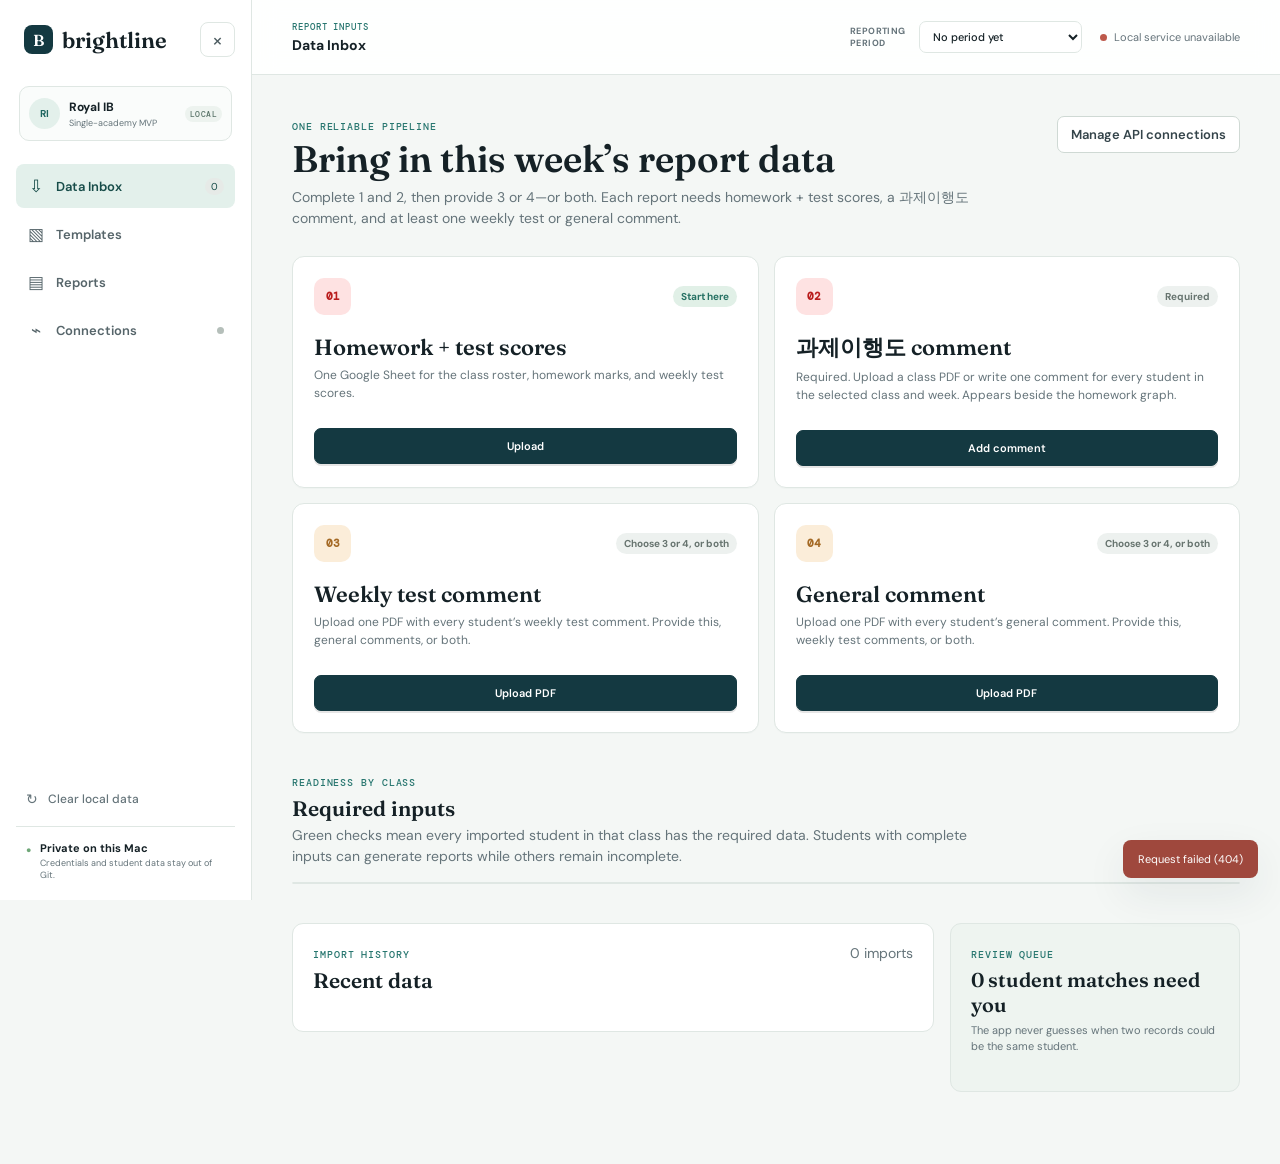
==== frontend/index.html @ f441a244 "Organize frontend, backend, tests, and documentation" ====
<!doctype html>
<html lang="en">
  <head>
    <meta charset="UTF-8" />
    <meta name="viewport" content="width=device-width, initial-scale=1.0" />
    <meta name="color-scheme" content="light" />
    <title>Brightline Reports</title>
    <link rel="preconnect" href="https://fonts.googleapis.com" />
    <link rel="preconnect" href="https://fonts.gstatic.com" crossorigin />
    <link href="https://fonts.googleapis.com/css2?family=DM+Mono:wght@400;500&family=DM+Sans:opsz,wght@9..40,400;9..40,500;9..40,600;9..40,700&family=Fraunces:opsz,wght@9..144,600&display=swap" rel="stylesheet" />
    <link rel="stylesheet" href="styles.css" />
  </head>
  <body>
    <div class="loading-bar hidden" id="loading-bar"></div>
    <div class="app-shell" id="app-shell">
      <aside class="sidebar" id="sidebar">
        <div class="sidebar-head">
          <a class="brand" href="#inbox" data-nav="inbox" aria-label="Brightline Reports home">
            <span class="brand-mark">B</span><span class="brand-name">brightline</span>
          </a>
          <button class="icon-button sidebar-toggle" id="sidebar-toggle" aria-label="Hide sidebar" aria-expanded="true">×</button>
        </div>

        <div class="academy-switcher">
          <span class="academy-avatar">RI</span>
          <div class="academy-copy"><strong>Royal IB</strong><small>Single-academy MVP</small></div>
          <span class="local-badge">LOCAL</span>
        </div>

        <nav class="main-nav" aria-label="Primary navigation">
          <a href="#inbox" class="active" data-nav="inbox"><span aria-hidden="true">⇩</span><b>Data Inbox</b><i id="inbox-badge">0</i></a>
          <a href="#templates" data-nav="templates"><span aria-hidden="true">▧</span><b>Templates</b></a>
          <a href="#reports" data-nav="reports"><span aria-hidden="true">▤</span><b>Reports</b></a>
          <a href="#connections" data-nav="connections"><span aria-hidden="true">⌁</span><b>Connections</b><i class="connection-dot" id="nav-connection-dot"></i></a>
        </nav>

        <div class="sidebar-bottom">
          <button class="text-button" id="reset-data"><span>↻</span><b>Clear local data</b></button>
          <div class="privacy-note"><span>●</span><div><strong>Private on this Mac</strong><small>Credentials and student data stay out of Git.</small></div></div>
        </div>
      </aside>

      <main class="workspace">
        <header class="topbar">
          <button class="icon-button sidebar-open" id="sidebar-open" aria-label="Show sidebar">☰</button>
          <div class="crumb"><span id="page-kicker">REPORT INPUTS</span><strong id="page-title">Data Inbox</strong></div>
          <div class="top-actions">
            <label class="period-selector">Reporting period<select id="global-period-select" aria-label="Active reporting period"><option value="">No period yet</option></select></label>
            <span class="server-status"><i></i> Local service connected</span>
          </div>
        </header>

        <section class="page active" id="inbox">
          <div class="page-intro">
            <div><span class="eyebrow">ONE RELIABLE PIPELINE</span><h1>Bring in this week’s report data</h1><p>Complete 1 and 2, then provide 3 or 4—or both. Each report needs homework + test scores, a 과제이행도 comment, and at least one weekly test or general comment.</p></div>
            <button class="secondary-button" data-go="connections">Manage API connections</button>
          </div>

          <div class="source-grid" id="data-source-grid">
            <article class="source-card">
              <div class="source-card-head"><span class="source-icon assignment required">01</span><span class="status-pill" id="assignment-source-status">Start here</span></div>
              <h2>Homework + test scores</h2><p>One Google Sheet for the class roster, homework marks, and weekly test scores.</p>
              <div class="source-actions"><button class="primary-button" type="button" data-upload-kind="assignment">Upload</button></div>
            </article>
            <article class="source-card">
              <div class="source-card-head"><span class="source-icon comments required">02</span><span class="status-pill neutral" id="homework_comment-source-status">Required</span></div>
              <h2>과제이행도 comment</h2><p>Required. Upload a class PDF or write one comment for every student in the selected class and week. Appears beside the homework graph.</p>
              <div class="source-actions"><button class="primary-button" type="button" data-upload-kind="homework_comment">Add comment</button></div>
            </article>
            <article class="source-card">
              <div class="source-card-head"><span class="source-icon comments">03</span><span class="status-pill neutral" id="weekly_test_comment-source-status">Choose 3 or 4, or both</span></div>
              <h2>Weekly test comment</h2><p>Upload one PDF with every student’s weekly test comment. Provide this, general comments, or both.</p>
              <div class="source-actions"><button class="primary-button" type="button" data-upload-kind="weekly_test_comment">Upload PDF</button></div>
            </article>
            <article class="source-card">
              <div class="source-card-head"><span class="source-icon comments">04</span><span class="status-pill neutral" id="general_comment-source-status">Choose 3 or 4, or both</span></div>
              <h2>General comment</h2><p>Upload one PDF with every student’s general comment. Provide this, weekly test comments, or both.</p>
              <div class="source-actions"><button class="primary-button" type="button" data-upload-kind="general_comment">Upload PDF</button></div>
            </article>
          </div>

          <input type="file" id="comments-file-input" accept=".pdf,application/pdf" data-upload-file-kind="comments" hidden />

          <section class="section-block">
            <div class="section-heading"><div><span class="eyebrow">READINESS BY CLASS</span><h2>Required inputs</h2><p>Green checks mean every imported student in that class has the required data. Students with complete inputs can generate reports while others remain incomplete.</p></div></div>
            <div class="readiness-table" id="data-readiness"></div>
          </section>

          <div class="inbox-layout section-block">
            <div class="panel">
              <div class="card-title-row"><div><span class="eyebrow">IMPORT HISTORY</span><h2>Recent data</h2></div><span id="upload-count" class="muted">0 imports</span></div>
              <div id="file-list" class="file-list"></div>
            </div>
            <aside class="review-queue">
              <span class="eyebrow">REVIEW QUEUE</span><h2><span id="issue-count">0</span> student matches need you</h2><p>The app never guesses when two records could be the same student.</p>
              <div id="issue-list" class="issue-list"></div>
            </aside>
          </div>
        </section>

        <section class="page" id="templates">
          <div class="page-intro">
            <div><span class="eyebrow">COMPANY PDF TEMPLATES</span><h1>Map each company’s report layout</h1><p>Upload a clean PDF template, confirm where Brightline should place identity fields, graphs, and comments, then reuse that mapping for every student.</p></div>
          </div>

          <input type="file" id="company-template-input" accept=".pdf,application/pdf" hidden />
          <input type="file" id="example-report-input" accept=".pdf,application/pdf" multiple hidden />
          <div class="table-card">
            <table class="templates-table">
              <thead><tr><th>Classes</th><th>Sample Report</th></tr></thead>
              <tbody id="templates-table"></tbody>
            </table>
          </div>
        </section>

        <section class="page" id="reports">
          <div class="page-intro">
            <div><span class="eyebrow">GENERATE AND EXPORT</span><h1>Student reports by class</h1><p>Brightline places the matched student data, performance graphs, and teacher comments into the published company PDF template.</p></div>
            <button class="primary-button disabled" id="download-all" type="button">Download all ready ZIP</button>
          </div>

          <div class="report-control panel">
            <div class="report-selectors">
              <label>Class<select id="report-class-select"><option value="">Choose a class</option></select></label>
              <label>Reporting period<select id="report-period-select"><option value="">Choose a period</option></select></label>
            </div>
            <div class="report-checklist" id="report-checklist"></div>
            <div class="report-actions"><button class="secondary-button disabled" id="preview-report" type="button">Preview first ready student</button><button class="primary-button disabled" id="download-class-zip" type="button">Download class ZIP</button></div>
          </div>

          <div class="reports-by-class section-block" id="reports-by-class"></div>

          <section class="section-block">
            <div class="section-heading"><div><span class="eyebrow">REPORT HISTORY</span><h2>Previously generated PDFs</h2><p>Every completed generation keeps a local PDF record and revision number.</p></div><span class="muted" id="report-history-count">0 reports</span></div>
            <div class="table-card"><table><thead><tr><th>Student</th><th>Class</th><th>Period</th><th>Revision</th><th>Generated</th><th></th></tr></thead><tbody id="report-history-table"></tbody></table></div>
          </section>
        </section>

        <section class="page" id="connections">
          <div class="page-intro">
            <div><span class="eyebrow">PERSONAL GOOGLE OAUTH</span><h1>Connect the report pipeline</h1><p>Sign in with your Google account. OAuth tokens stay only on this Mac, and Brightline creates its own output folder in My Drive.</p></div>
          </div>

          <div class="security-banner"><span>⌁</span><div><strong>Google uses OAuth, not a browser API key</strong><p>Enable Sheets, Docs, and Drive APIs, then connect the personal Google account that owns or can open the source files.</p></div></div>
          <div class="connections-grid" id="connections-grid"></div>

          <section class="connection-help section-block">
            <span class="eyebrow">SETUP CHECKLIST</span><h2>What you need from Google Cloud</h2>
            <ol><li>Configure the Google OAuth consent screen and add your account as a test user.</li><li>Create a Web application OAuth client with redirect URI <code>http://127.0.0.1:8000/api/google/oauth/callback</code>.</li><li>Save its JSON as <code>data/google-oauth-client.json</code> in your local Brightline folder. This private setup is remembered across restarts and excluded from Git. See the README for the one-time setup command.</li><li>Enable Google Sheets API, Google Docs API, and Google Drive API.</li><li>Click Connect Google account. Brightline creates a private <code>Brightline Reports</code> folder in My Drive.</li></ol>
          </section>
        </section>
      </main>
    </div>

    <div class="modal-backdrop hidden" id="modal-backdrop"><div class="modal" id="modal" role="dialog" aria-modal="true"></div></div>
    <div class="toast hidden" id="toast" role="status" aria-live="polite"></div>
    <script src="app.js"></script>
  </body>
</html>
---- frontend/styles.css ----
:root {
  --ink: #152126;
  --muted: #65747a;
  --line: #dfe7e3;
  --paper: #ffffff;
  --canvas: #f4f7f5;
  --navy: #143941;
  --teal: #27766f;
  --teal-soft: #e3f0eb;
  --mint: #d9eadf;
  --lime: #bddb83;
  --blue: #4c67c8;
  --amber: #d79535;
  --red: #bd594b;
  --shadow: 0 16px 42px rgba(20, 57, 65, 0.08);
}

* { box-sizing: border-box; }
html { scroll-behavior: smooth; }
body {
  margin: 0;
  background: var(--canvas);
  color: var(--ink);
  font-family: "DM Sans", Arial, sans-serif;
  font-size: 14px;
}
html.modal-open { overflow: hidden; overscroll-behavior: none; }
body.modal-open {
  position: fixed;
  width: 100%;
  overflow: hidden;
  overscroll-behavior: none;
  padding-right: var(--modal-scrollbar-width, 0px);
}
button, input, select, textarea { font: inherit; }
button, a { -webkit-tap-highlight-color: transparent; }
.generation-busy [data-preview-student],
.generation-busy [data-download-student],
.generation-busy [data-download-class],
.generation-busy #preview-report,
.generation-busy #download-class-zip,
.generation-busy #download-all { pointer-events: none; opacity: 0.55; }
button:focus-visible, a:focus-visible, input:focus-visible, select:focus-visible, textarea:focus-visible {
  outline: 3px solid rgba(39, 118, 111, 0.25);
  outline-offset: 2px;
}
code {
  border-radius: 5px;
  background: #eef3f0;
  color: #174d49;
  font: 500 0.88em "DM Mono", monospace;
  padding: 2px 5px;
}
.hidden { display: none !important; }
.muted { color: var(--muted); }
.app-shell { display: flex; min-height: 100vh; }

.loading-bar {
  position: fixed;
  z-index: 120;
  top: 0;
  left: 0;
  width: 100%;
  height: 3px;
  overflow: hidden;
  background: rgba(189, 219, 131, 0.35);
}
.loading-bar::after {
  display: block;
  width: 34%;
  height: 100%;
  background: var(--teal);
  content: "";
  animation: loading 0.9s infinite ease-in-out;
}
@keyframes loading { from { transform: translateX(-100%); } to { transform: translateX(390%); } }

.sidebar {
  position: fixed;
  z-index: 20;
  inset: 0 auto 0 0;
  display: flex;
  width: 252px;
  flex-direction: column;
  padding: 22px 16px 16px;
  border-right: 1px solid var(--line);
  background: #fff;
  transition: transform 0.22s ease;
}
.sidebar-head { display: flex; align-items: center; justify-content: space-between; }
.brand {
  display: flex;
  align-items: center;
  gap: 9px;
  padding: 2px 8px;
  color: var(--ink);
  font: 600 22px Fraunces, serif;
  text-decoration: none;
}
.brand-mark {
  display: grid;
  width: 29px;
  height: 29px;
  place-items: center;
  border-radius: 8px;
  background: var(--navy);
  color: #fff;
  font: 600 16px Fraunces, serif;
}
.icon-button {
  display: grid;
  width: 35px;
  height: 35px;
  place-items: center;
  border: 1px solid var(--line);
  border-radius: 8px;
  background: #fff;
  color: #4d5c61;
  cursor: pointer;
}
.icon-button:hover { background: #f1f5f2; color: var(--ink); }
.sidebar-toggle { font-size: 20px; }
.sidebar-open { display: none; flex: 0 0 auto; font-size: 17px; }

.academy-switcher {
  display: flex;
  align-items: center;
  gap: 9px;
  margin: 29px 3px 23px;
  padding: 11px 9px;
  border: 1px solid var(--line);
  border-radius: 10px;
  background: #fafcfb;
}
.academy-switcher strong, .academy-switcher small { display: block; }
.academy-switcher strong { font-size: 12px; }
.academy-switcher small { margin-top: 2px; color: var(--muted); font-size: 9px; }
.academy-avatar {
  display: grid;
  width: 31px;
  height: 31px;
  flex: 0 0 auto;
  place-items: center;
  border-radius: 50%;
  background: var(--teal-soft);
  color: #1d655f;
  font-size: 10px;
  font-weight: 700;
}
.local-badge {
  margin-left: auto;
  border-radius: 10px;
  background: #edf3ef;
  color: #587267;
  font: 500 8px "DM Mono", monospace;
  letter-spacing: 0.05em;
  padding: 3px 5px;
}
.main-nav { display: grid; gap: 4px; }
.main-nav a {
  display: flex;
  align-items: center;
  gap: 12px;
  padding: 11px;
  border-radius: 8px;
  color: #56656a;
  text-decoration: none;
}
.main-nav a:hover { background: #f1f5f2; }
.main-nav a.active { background: var(--teal-soft); color: #174c49; }
.main-nav a > span { width: 17px; font-size: 17px; text-align: center; }
.main-nav a > b { font-size: 13px; font-weight: 600; }
.main-nav a > i {
  margin-left: auto;
  padding: 2px 6px;
  border-radius: 10px;
  background: #e6eae7;
  font-size: 10px;
  font-style: normal;
}
.main-nav .connection-dot { width: 7px; height: 7px; padding: 0; background: #b5bfba; }
.main-nav .connection-dot.connected { background: #67a478; box-shadow: 0 0 0 3px #e3f1e7; }
.main-nav .connection-dot.error { background: var(--red); }
.sidebar-bottom { margin-top: auto; }
.text-button {
  display: flex;
  width: 100%;
  align-items: center;
  gap: 10px;
  padding: 10px;
  border: 0;
  background: transparent;
  color: var(--muted);
  cursor: pointer;
  text-align: left;
}
.text-button b { font-size: 12px; font-weight: 500; }
.privacy-note {
  display: flex;
  align-items: flex-start;
  gap: 9px;
  margin-top: 8px;
  padding: 14px 10px 3px;
  border-top: 1px solid var(--line);
}
.privacy-note > span { margin-top: 3px; color: #6fa778; font-size: 9px; }
.privacy-note strong, .privacy-note small { display: block; }
.privacy-note strong { font-size: 11px; }
.privacy-note small { margin-top: 2px; color: var(--muted); font-size: 9px; line-height: 1.35; }

.workspace {
  width: calc(100% - 252px);
  min-height: 100vh;
  margin-left: 252px;
  transition: margin 0.22s ease, width 0.22s ease;
}
.app-shell.sidebar-collapsed .sidebar { transform: translateX(-102%); }
.app-shell.sidebar-collapsed .workspace { width: 100%; margin-left: 0; }
.app-shell.sidebar-collapsed .sidebar-open { display: grid; }
.topbar {
  position: sticky;
  z-index: 10;
  top: 0;
  display: flex;
  height: 75px;
  align-items: center;
  gap: 15px;
  padding: 0 40px;
  border-bottom: 1px solid var(--line);
  background: rgba(255, 255, 255, 0.91);
  backdrop-filter: blur(11px);
}
.crumb { margin-right: auto; }
.crumb span {
  display: block;
  margin-bottom: 3px;
  color: var(--teal);
  font: 500 9px "DM Mono", monospace;
  letter-spacing: 0.1em;
}
.crumb strong { font-size: 14px; }
.top-actions { display: flex; align-items: center; gap: 18px; }
.period-selector {
  display: flex;
  align-items: center;
  gap: 8px;
  color: var(--muted);
  font-size: 9px;
  font-weight: 700;
  letter-spacing: 0.05em;
  text-transform: uppercase;
}
.period-selector select {
  max-width: 235px;
  padding: 7px 28px 7px 9px;
  border: 1px solid var(--line);
  border-radius: 7px;
  background: #fff;
  color: var(--ink);
  font: 500 11px "DM Sans", sans-serif;
  text-transform: none;
}
.server-status { display: flex; align-items: center; gap: 7px; color: var(--muted); font-size: 11px; }
.server-status i { width: 7px; height: 7px; border-radius: 50%; background: #78a875; }
.server-status.error i { background: var(--red); }

.page {
  display: none;
  max-width: 1440px;
  margin: auto;
  padding: 41px 40px 72px;
}
.page.active { display: block; }
.page-intro, .section-heading, .card-title-row {
  display: flex;
  align-items: flex-start;
  justify-content: space-between;
  gap: 20px;
}
.page-intro { margin-bottom: 27px; }
.page-intro h1 { margin: 6px 0 8px; font: 600 clamp(27px, 3vw, 37px) Fraunces, serif; line-height: 1.05; }
.page-intro p, .section-heading p { max-width: 710px; margin: 0; color: var(--muted); line-height: 1.5; }
.eyebrow {
  color: var(--teal);
  font: 500 10px "DM Mono", monospace;
  letter-spacing: 0.09em;
  text-transform: uppercase;
}
.section-block { margin-top: 39px; }
.section-heading { align-items: flex-end; margin-bottom: 15px; }
.section-heading h2, .card-title-row h2 { margin: 5px 0 4px; font: 600 21px Fraunces, serif; }

.primary-button, .secondary-button, .button-link {
  display: inline-flex;
  align-items: center;
  justify-content: center;
  border-radius: 7px;
  cursor: pointer;
  font: 600 13px "DM Sans", sans-serif;
  text-decoration: none;
  white-space: nowrap;
}
.primary-button { padding: 10px 14px; border: 1px solid var(--navy); background: var(--navy); color: #fff; box-shadow: 0 2px 0 rgba(0, 0, 0, 0.1); }
.primary-button:hover { background: #23545b; }
.secondary-button { padding: 9px 13px; border: 1px solid #cfd9d4; background: #fff; color: #34444a; }
.secondary-button:hover { background: #f5f8f6; }
.link-button { padding: 0; border: 0; background: transparent; color: #17635e; cursor: pointer; font: 600 12px "DM Sans", sans-serif; }
.disabled { cursor: not-allowed !important; opacity: 0.44; pointer-events: none; }
.button-row, .source-actions, .report-actions { display: flex; align-items: center; gap: 9px; }

.source-grid { display: grid; grid-template-columns: repeat(2, minmax(0, 1fr)); gap: 15px; }
.source-card {
  min-width: 0;
  padding: 21px;
  border: 1px solid var(--line);
  border-radius: 12px;
  background: #fff;
  box-shadow: 0 1px 0 rgba(20, 57, 65, 0.02);
}
.source-card:hover { border-color: #c9d9d2; box-shadow: var(--shadow); }
.source-card-head { display: flex; align-items: center; justify-content: space-between; }
.source-icon { display: grid; width: 37px; height: 37px; place-items: center; border-radius: 10px; font: 600 11px "DM Mono", monospace; }
.source-icon.assignment { background: #e0efe8; color: #236c61; }
.source-icon.test { background: #e9edfb; color: #4b62b3; }
.source-icon.comments { background: #fbedd9; color: #a46924; }
.source-icon.required { background: #fee2e2; color: #b91c1c; }
.source-card h2 { margin: 18px 0 6px; font: 600 22px Fraunces, serif; }
.source-card p { min-height: 43px; margin: 0 0 18px; color: var(--muted); font-size: 12px; line-height: 1.48; }
.source-actions { flex-wrap: wrap; }
.source-actions .primary-button, .source-actions .secondary-button { flex: 1 1 135px; padding-inline: 10px; font-size: 11px; }

.status-pill {
  display: inline-flex;
  padding: 4px 8px;
  border-radius: 12px;
  background: #e1f0e7;
  color: #267163;
  font-size: 10px;
  font-weight: 700;
  white-space: nowrap;
}
.status-pill.neutral { background: #edf1ef; color: #67746f; }
.status-pill.warn { background: #fff0da; color: #9e621f; }
.status-pill.error { background: #fae7e3; color: #a9483a; }

.readiness-table { overflow: hidden; border: 1px solid var(--line); border-radius: 11px; background: #fff; }
.readiness-row {
  display: grid;
  grid-template-columns: minmax(180px, 1.5fr) repeat(4, minmax(115px, 0.72fr));
  align-items: center;
  gap: 12px;
  padding: 14px 17px;
  border-bottom: 1px solid var(--line);
}
.readiness-row:last-child { border-bottom: 0; }
.readiness-row.header { background: #f8faf9; color: var(--muted); font: 500 9px "DM Mono", monospace; letter-spacing: 0.06em; text-transform: uppercase; }
.class-cell strong, .class-cell small { display: block; }
.class-cell strong { font-size: 13px; }
.class-cell small { margin-top: 3px; color: var(--muted); font-size: 10px; }
.check-cell { display: flex; align-items: center; gap: 7px; color: var(--muted); font-size: 11px; }
.check-mark { display: grid; width: 21px; height: 21px; place-items: center; border-radius: 50%; background: #eef1ef; color: #809089; font-size: 11px; }
.check-cell.done { color: #276a5f; }
.check-cell.done .check-mark { background: #dff0e6; color: #267163; }

.inbox-layout { display: grid; grid-template-columns: minmax(0, 1.55fr) minmax(270px, 0.7fr); gap: 16px; align-items: start; }
.panel, .review-queue, .report-control, .connection-help {
  border: 1px solid var(--line);
  border-radius: 11px;
  background: #fff;
}
.panel { padding: 20px; }
.review-queue { padding: 20px; background: #eef4f0; }
.review-queue h2 { margin: 5px 0 6px; font: 600 20px Fraunces, serif; }
.review-queue > p { margin: 0 0 16px; color: var(--muted); font-size: 11px; line-height: 1.45; }
.file-list { margin-top: 14px; }
.file-row { display: flex; align-items: center; gap: 12px; padding: 13px 1px; border-top: 1px solid var(--line); }
.file-icon { display: grid; width: 39px; height: 39px; flex: 0 0 auto; place-items: center; border-radius: 8px; background: #edf2ef; color: #53645f; font: 600 9px "DM Mono", monospace; }
.file-info { min-width: 0; flex: 1; }
.file-info strong, .file-info small { display: block; overflow: hidden; text-overflow: ellipsis; white-space: nowrap; }
.file-info strong { font-size: 12px; }
.file-info small { margin-top: 3px; color: var(--muted); font-size: 10px; }
.file-meta { text-align: right; }
.file-meta time { display: block; margin-top: 5px; color: var(--muted); font-size: 9px; }
.issue-list { display: grid; gap: 7px; }
.issue-item {
  display: grid;
  width: 100%;
  gap: 3px;
  padding: 11px;
  border: 1px solid #d9e4de;
  border-radius: 8px;
  background: #fff;
  color: var(--ink);
  cursor: pointer;
  text-align: left;
}
.issue-item strong { font-size: 12px; }
.issue-item span { color: var(--muted); font-size: 9px; }
.issue-item b { margin-top: 3px; color: var(--teal); font-size: 10px; }
.review-empty { padding: 22px 8px; color: #587067; text-align: center; }
.review-empty > span { display: grid; width: 32px; height: 32px; margin: 0 auto 8px; place-items: center; border-radius: 50%; background: #dcece2; }
.review-empty strong { display: block; font-size: 12px; }
.review-empty p { margin: 4px 0 0; font-size: 10px; }

.placeholder-guide {
  display: flex;
  align-items: center;
  justify-content: space-between;
  gap: 20px;
  margin-bottom: 18px;
  padding: 17px 19px;
  border: 1px solid #d5e3db;
  border-radius: 10px;
  background: #eaf3ee;
}
.placeholder-guide > div { display: flex; align-items: center; gap: 13px; }
.guide-mark { display: grid; width: 43px; height: 43px; flex: 0 0 auto; place-items: center; border-radius: 9px; background: #fff; color: var(--teal); font: 600 12px "DM Mono", monospace; }
.placeholder-guide strong { display: block; font-size: 12px; }
.placeholder-guide p { margin: 4px 0 0; color: var(--muted); font-size: 11px; }
.table-card { overflow-x: auto; border: 1px solid var(--line); border-radius: 11px; background: #fff; }
table { width: 100%; border-collapse: collapse; }
th { padding: 12px 14px; border-bottom: 1px solid var(--line); background: #f8faf9; color: #718079; font: 500 9px "DM Mono", monospace; letter-spacing: 0.05em; text-align: left; text-transform: uppercase; }
td { padding: 14px; border-bottom: 1px solid var(--line); color: #405057; font-size: 11px; vertical-align: middle; }
tbody tr:last-child td { border-bottom: 0; }
td strong, td small { display: block; }
td small { margin-top: 3px; color: var(--muted); font-size: 9px; }
.table-actions { display: flex; flex-wrap: wrap; justify-content: flex-end; gap: 6px; }
.table-action {
  padding: 6px 8px;
  border: 1px solid var(--line);
  border-radius: 6px;
  background: #fff;
  color: #35565a;
  cursor: pointer;
  font-size: 10px;
  font-weight: 600;
  text-decoration: none;
}
.table-action:hover { background: #f1f6f3; }
.templates-table th:first-child,
.templates-table td:first-child { width: 25%; }
.template-class-cell strong { font-size: 12px; }
.template-sample-layout { display: flex; align-items: center; justify-content: space-between; gap: 18px; }
.template-output-stack { display: grid; gap: 12px; }
.template-example-layout { padding-top: 12px; border-top: 1px solid var(--line); }
.template-sample-summary { min-width: 0; }
.template-sample-actions { display: flex; flex: 0 0 auto; flex-wrap: wrap; justify-content: flex-end; gap: 6px; }
.placeholder-list { display: flex; max-width: 260px; flex-wrap: wrap; gap: 4px; }
.placeholder-chip { padding: 3px 5px; border-radius: 5px; background: #eff3f1; color: #596a63; font: 500 8px "DM Mono", monospace; }

.report-control { display: grid; grid-template-columns: 1fr 1.5fr auto; align-items: end; gap: 20px; padding: 20px; }
.report-selectors { display: grid; grid-template-columns: 1fr 1fr; gap: 10px; }
label { display: grid; gap: 6px; color: #506067; font-size: 10px; font-weight: 700; }
input, select, textarea {
  width: 100%;
  padding: 10px 11px;
  border: 1px solid #ccd7d2;
  border-radius: 7px;
  background: #fff;
  color: var(--ink);
}
input:focus, select:focus, textarea:focus { border-color: #78a9a1; }
.report-checklist { display: grid; grid-template-columns: repeat(5, minmax(90px, 1fr)); gap: 7px; }
.check-card { padding: 10px; border: 1px solid var(--line); border-radius: 8px; background: #f8faf9; }
.check-card span, .check-card b { display: block; }
.check-card span { color: #819089; font-size: 14px; }
.check-card b { margin-top: 4px; font-size: 9px; }
.check-card.done { border-color: #cce0d4; background: #eaf4ee; color: #276a5f; }
.reports-by-class { display: grid; gap: 17px; }
.report-class-section { overflow: hidden; border: 1px solid var(--line); border-radius: 11px; background: #fff; }
.report-class-section > header { display: flex; align-items: center; justify-content: space-between; gap: 14px; padding: 17px 19px; border-bottom: 1px solid var(--line); background: #fafcfb; }
.report-class-section h2 { margin: 4px 0; font: 600 20px Fraunces, serif; }
.report-class-section header p { margin: 0; color: var(--muted); font-size: 10px; }
.report-student-row { display: grid; grid-template-columns: minmax(165px, 1.2fr) minmax(180px, 1fr) 95px auto; align-items: center; gap: 14px; padding: 13px 18px; border-bottom: 1px solid var(--line); }
.report-student-row:last-child { border-bottom: 0; }
.student-name { display: flex; align-items: center; gap: 9px; }
.student-avatar { display: grid; width: 31px; height: 31px; flex: 0 0 auto; place-items: center; border-radius: 50%; background: #e5efea; color: #27675e; font-size: 9px; font-weight: 700; }
.student-name strong, .student-name small { display: block; }
.student-name strong { font-size: 11px; }
.student-name small { margin-top: 2px; color: var(--muted); font-size: 9px; }
.report-data { display: flex; gap: 16px; }
.report-data span { color: var(--muted); font-size: 9px; }
.report-data b { display: block; margin-top: 2px; color: var(--ink); font-size: 11px; }
.row-actions { display: flex; justify-content: flex-end; gap: 6px; }

.security-banner {
  display: flex;
  align-items: flex-start;
  gap: 14px;
  margin-bottom: 20px;
  padding: 17px 19px;
  border: 1px solid #d4e2da;
  border-radius: 10px;
  background: #eaf3ee;
}
.security-banner > span { display: grid; width: 34px; height: 34px; flex: 0 0 auto; place-items: center; border-radius: 50%; background: #fff; color: var(--teal); font-size: 18px; }
.security-banner strong { display: block; font-size: 12px; }
.security-banner p { margin: 4px 0 0; color: var(--muted); font-size: 11px; line-height: 1.45; }
.connections-grid { display: grid; grid-template-columns: repeat(3, minmax(0, 1fr)); gap: 15px; }
.connection-card { display: flex; min-height: 265px; flex-direction: column; padding: 21px; border: 1px solid var(--line); border-radius: 11px; background: #fff; }
.connection-card-head { display: flex; align-items: center; justify-content: space-between; }
.connection-logo { display: grid; width: 39px; height: 39px; place-items: center; border-radius: 10px; background: #edf2ef; color: #365d5a; font: 600 11px "DM Mono", monospace; }
.connection-card h2 { margin: 17px 0 5px; font: 600 21px Fraunces, serif; }
.connection-card > p { margin: 0; color: var(--muted); font-size: 11px; line-height: 1.48; }
.connection-meta { display: grid; gap: 6px; margin: 15px 0; padding: 11px; border-radius: 8px; background: #f6f8f7; }
.connection-meta span { display: flex; justify-content: space-between; gap: 10px; color: var(--muted); font-size: 9px; }
.connection-meta b { overflow: hidden; max-width: 70%; color: #42534f; font-weight: 600; text-overflow: ellipsis; white-space: nowrap; }
.connection-error { margin: 0 0 12px; color: #995044; font-size: 9px; line-height: 1.4; }
.connection-actions { display: flex; flex-wrap: wrap; gap: 7px; margin-top: auto; }
.connection-help { padding: 22px; }
.connection-help h2 { margin: 6px 0 12px; font: 600 21px Fraunces, serif; }
.connection-help ol { display: grid; gap: 8px; margin: 0; padding-left: 20px; color: #52625d; font-size: 11px; line-height: 1.45; }

.empty-state { padding: 31px 18px; color: var(--muted); text-align: center; }
.empty-state > span { display: grid; width: 38px; height: 38px; margin: 0 auto 9px; place-items: center; border-radius: 50%; background: #eef2f0; color: #6e8178; font-size: 17px; }
.empty-state strong { display: block; color: #44534f; font-size: 12px; }
.empty-state p { margin: 5px auto 0; max-width: 420px; font-size: 10px; line-height: 1.45; }
.empty-state.large { padding: 48px 20px; }

.modal-backdrop {
  position: fixed;
  z-index: 100;
  inset: 0;
  display: grid;
  place-items: center;
  overflow: hidden;
  padding: 22px;
  background: rgba(8, 24, 28, 0.68);
  overscroll-behavior: none;
  backdrop-filter: blur(6px) saturate(0.72);
}
.modal {
  width: min(680px, 100%);
  max-height: calc(100vh - 44px);
  max-height: calc(100dvh - 44px);
  overflow-y: auto;
  overscroll-behavior: contain;
  -webkit-overflow-scrolling: touch;
  padding: 26px;
  border: 1px solid rgba(255, 255, 255, 0.76);
  border-radius: 12px;
  background: #fff;
  box-shadow: 0 34px 100px rgba(0, 0, 0, 0.38), 0 0 0 1px rgba(15, 52, 57, 0.1);
}
.modal h2 { margin: 7px 0 7px; font: 600 25px Fraunces, serif; }
.modal > p { margin: 0 0 17px; color: var(--muted); line-height: 1.48; }
.modal form { display: grid; gap: 14px; }
.modal.upload-modal { width: min(760px, 100%); }
.modal.template-mapping-modal {
  width: min(1040px, 94vw);
  max-height: 90vh;
  overflow: auto;
}
.mapping-modal-header { display: flex; align-items: flex-start; justify-content: space-between; gap: 18px; margin-bottom: 17px; }
.mapping-modal-header > div { min-width: 0; }
.mapping-modal-header p { max-width: 720px; margin: 0; color: var(--muted); line-height: 1.48; }
.mapping-modal-header .button-link { flex: 0 0 auto; }
.mapping-region-list { display: grid; grid-template-columns: repeat(2, minmax(0, 1fr)); gap: 10px; margin: 14px 0; }
.mapping-region-row { padding: 12px; border: 1px solid var(--line); border-radius: 9px; background: #f8faf9; }
.mapping-region-row > header { display: flex; align-items: center; justify-content: space-between; gap: 12px; margin-bottom: 10px; }
.mapping-region-row header strong,
.mapping-region-row header small { display: block; }
.mapping-region-row header small { margin-top: 2px; color: var(--muted); font-size: 8px; text-transform: uppercase; letter-spacing: 0.08em; }
.mapping-region-row header label { min-width: 92px; }
.mapping-coordinate-grid { display: grid; grid-template-columns: repeat(4, minmax(0, 1fr)); gap: 8px; }
.mapping-coordinate-grid label > span,
.mapping-region-row header label > span { display: block; margin-bottom: 4px; color: var(--muted); font-size: 8px; font-weight: 700; text-transform: uppercase; letter-spacing: 0.05em; }
.mapping-coordinate-grid input,
.mapping-coordinate-grid select,
.mapping-region-row header select { width: 100%; min-width: 0; padding: 8px; }
.mapping-region-type { grid-column: 1 / -1; align-self: end; padding: 9px; border-radius: 7px; background: #eaf2ef; color: #39635c; font-size: 9px; font-weight: 700; }
.upload-modal-header {
  display: grid;
  grid-template-columns: minmax(0, 1fr) auto;
  align-items: start;
  gap: 18px;
  margin-bottom: 20px;
}
.upload-modal-heading { min-width: 0; }
.upload-modal-heading h2 { margin-bottom: 5px; }
.upload-modal-heading p { margin: 0; color: var(--muted); line-height: 1.48; }
.upload-modal-controls { display: flex; align-items: flex-start; justify-content: flex-end; gap: 7px; }
.upload-week-control {
  display: flex;
  align-items: center;
  gap: 7px;
  min-height: 36px;
  padding: 4px 5px 4px 10px;
  border: 1px solid var(--line);
  border-radius: 8px;
  background: #f8faf9;
}
.upload-week-control > span {
  color: var(--muted);
  font: 500 9px "DM Mono", monospace;
  letter-spacing: 0.06em;
  text-transform: uppercase;
}
.upload-week-control select {
  max-width: 170px;
  padding: 5px 25px 5px 7px;
  border: 0;
  background-color: transparent;
  font-size: 11px;
}
.upload-add-week, .upload-modal-close, .staged-source-remove {
  display: inline-grid;
  min-width: 36px;
  min-height: 36px;
  place-items: center;
  border: 1px solid var(--line);
  border-radius: 8px;
  background: #fff;
  color: #3e5759;
  cursor: pointer;
  font: 600 11px "DM Sans", sans-serif;
}
.upload-add-week { padding-inline: 10px; white-space: nowrap; }
.upload-modal-close { padding: 0; font-size: 18px; line-height: 1; }
.upload-add-week:hover, .upload-modal-close:hover { background: #f2f6f4; }
.upload-modal-body { display: grid; gap: 14px; }
.upload-prerequisite-copy {
  display: flex;
  align-items: flex-start;
  gap: 9px;
  padding: 11px 12px;
  border: 1px solid #ead8bd;
  border-radius: 8px;
  background: #fff8ed;
  color: #7f5a2b;
  font-size: 10px;
  line-height: 1.45;
}
.upload-prerequisite-copy > span { flex: 0 0 auto; font-weight: 700; }
.upload-prerequisite-copy.ready { border-color: #d5e5dc; background: #eef6f1; color: #376b5e; }
.upload-source-choices { display: grid; grid-template-columns: repeat(2, minmax(0, 1fr)); gap: 10px; }
.upload-source-choice {
  display: flex;
  min-width: 0;
  align-items: center;
  gap: 11px;
  padding: 14px;
  border: 1px solid #cfd9d4;
  border-radius: 9px;
  background: #fff;
  color: var(--ink);
  cursor: pointer;
  text-align: left;
}
.upload-source-choice:hover { border-color: #abc8bd; background: #f7faf8; }
.upload-source-choice:disabled { cursor: not-allowed; opacity: 0.46; }
.upload-source-choice-icon {
  display: grid;
  width: 37px;
  height: 37px;
  flex: 0 0 auto;
  place-items: center;
  border-radius: 8px;
  background: #e8f1ed;
  color: var(--teal);
  font: 600 9px "DM Mono", monospace;
}
.upload-source-choice strong, .upload-source-choice small { display: block; }
.upload-source-choice strong { font-size: 12px; }
.upload-source-choice small { margin-top: 3px; color: var(--muted); font-size: 9px; line-height: 1.4; }
.staged-source-list { display: grid; gap: 8px; }
.staged-source-row {
  display: flex;
  min-width: 0;
  align-items: center;
  gap: 11px;
  padding: 12px;
  border: 1px solid #d5e3db;
  border-radius: 9px;
  background: #f5f9f7;
}
.staged-source-icon {
  display: grid;
  width: 37px;
  height: 37px;
  flex: 0 0 auto;
  place-items: center;
  border-radius: 8px;
  background: #fff;
  color: #526862;
  font: 600 9px "DM Mono", monospace;
}
.staged-source-details { min-width: 0; flex: 1; }
.staged-source-details strong, .staged-source-details small { display: block; overflow: hidden; text-overflow: ellipsis; white-space: nowrap; }
.staged-source-details strong { font-size: 12px; }
.staged-source-details small { margin-top: 3px; color: var(--muted); font-size: 9px; }
.staged-source-meta { flex: 0 0 auto; color: #557168; font-size: 9px; font-weight: 700; }
.staged-source-remove { min-width: 32px; min-height: 32px; border-color: #ead5d1; color: #a04b42; font-size: 15px; }
.staged-source-remove:hover { background: #fff4f2; }
.staged-source-empty {
  padding: 17px;
  border: 1px dashed #cfdad5;
  border-radius: 9px;
  color: var(--muted);
  font-size: 10px;
  text-align: center;
}
.upload-confirmation-summary {
  display: grid;
  grid-template-columns: minmax(0, 1.7fr) minmax(120px, 0.8fr) minmax(140px, 1fr);
  gap: 9px;
  margin-bottom: 14px;
}
.upload-confirmation-summary > div {
  min-width: 0;
  padding: 14px;
  border: 1px solid #d5e3db;
  border-radius: 9px;
  background: #f5f9f7;
}
.upload-confirmation-summary span, .upload-confirmation-summary strong, .upload-confirmation-summary small { display: block; }
.upload-confirmation-summary span { color: var(--muted); font: 500 8px "DM Mono", monospace; letter-spacing: 0.07em; text-transform: uppercase; }
.upload-confirmation-summary strong { margin-top: 6px; overflow-wrap: anywhere; color: var(--ink); font-size: 12px; }
.upload-confirmation-summary small { margin-top: 4px; color: var(--muted); font-size: 9px; }
.upload-modal-footer {
  display: flex;
  align-items: center;
  justify-content: flex-start;
  gap: 8px;
  margin-top: 20px;
  padding-top: 16px;
  border-top: 1px solid var(--line);
}
.upload-modal-footer .upload-save-button { order: 1; }
.upload-modal-footer .upload-cancel-button { order: 2; }
.upload-modal-footer-note { order: 3; margin-left: auto; color: var(--muted); font-size: 9px; text-align: right; }
.upload-add-week:focus-visible, .upload-modal-close:focus-visible, .upload-source-choice:focus-visible, .staged-source-remove:focus-visible {
  outline: 2px solid #2b746b;
  outline-offset: 2px;
}
.form-grid { display: grid; grid-template-columns: 1fr 1fr; gap: 11px; }
.mapping-grid { display: grid; grid-template-columns: repeat(2, minmax(0, 1fr)); gap: 10px; padding: 13px; border: 1px solid var(--line); border-radius: 9px; background: #f8faf9; }
.mapping-grid label.required > span::after { color: var(--red); content: " *"; }
.sample-preview { display: grid; min-width: 0; gap: 7px; }
.sample-preview-header { display: flex; align-items: center; justify-content: space-between; gap: 12px; }
.sample-preview-header span { color: var(--muted); font: 500 9px "DM Mono", monospace; letter-spacing: 0.05em; text-transform: uppercase; }
.sample-preview-header strong { color: #405751; font-size: 10px; }
.sample-preview-hint { color: var(--muted); font-size: 9px; line-height: 1.4; }
.sample-table {
  max-height: min(320px, 38dvh);
  overflow: auto;
  overscroll-behavior: contain;
  scrollbar-color: #9fb4ab #eef3f0;
  scrollbar-gutter: stable;
  scrollbar-width: thin;
  border: 1px solid var(--line);
  border-radius: 8px;
  background: #fff;
}
.sample-table:focus-visible { outline: 2px solid #2b746b; outline-offset: 2px; }
.sample-table table { width: max-content; min-width: 100%; }
.sample-table thead th { position: sticky; z-index: 1; top: 0; box-shadow: 0 1px 0 var(--line); }
.sample-table th, .sample-table td { padding: 7px 9px; font-size: 8px; white-space: nowrap; }
.sample-table::-webkit-scrollbar { width: 10px; height: 10px; }
.sample-table::-webkit-scrollbar-track { background: #eef3f0; }
.sample-table::-webkit-scrollbar-thumb { border: 2px solid #eef3f0; border-radius: 999px; background: #9fb4ab; }
.modal-footer { display: flex; justify-content: flex-end; gap: 8px; margin-top: 7px; }
.safety-note, .calculation-note, .source-note { padding: 11px 12px; border-radius: 8px; background: #f1f5f2; color: #596a64; font-size: 10px; line-height: 1.45; }
.source-note span, .source-note strong, .source-note small { display: block; }
.source-note strong { margin-top: 3px; color: var(--ink); }
.source-note small { margin-top: 2px; }
.placeholder-modal-list { display: grid; grid-template-columns: repeat(2, 1fr); gap: 7px; }
.generation-errors { max-height: 320px; margin: 16px 0 0; padding: 0; overflow: auto; list-style: none; }
.generation-errors li { padding: 11px 0; border-bottom: 1px solid var(--line); }
.generation-errors li span { margin-left: 8px; color: var(--muted); font-size: 11px; }
.generation-errors li p { margin: 5px 0 0; color: #8c3e38; font-size: 12px; }
.placeholder-modal-list code { display: block; padding: 8px; }
.analysis-summary-grid { display: grid; grid-template-columns: repeat(3, 1fr); gap: 8px; margin: 16px 0; }
.analysis-summary-grid > div { padding: 12px; border: 1px solid var(--line); border-radius: 8px; background: #f8faf9; }
.analysis-summary-grid span, .analysis-summary-grid strong { display: block; }
.analysis-summary-grid span { color: var(--muted); font-size: 9px; }
.analysis-summary-grid strong { margin-top: 4px; font: 600 20px Fraunces, serif; }
.analysis-section { display: grid; gap: 7px; margin: 14px 0; }
.analysis-section > strong { font-size: 11px; }
.example-analysis-list { display: grid; gap: 7px; margin: 16px 0; }
.example-analysis-row { display: grid; grid-template-columns: minmax(140px, 0.8fr) minmax(200px, 1.2fr) auto; align-items: center; gap: 12px; padding: 11px; border: 1px solid var(--line); border-radius: 8px; }
.example-analysis-row strong, .example-analysis-row small, .example-analysis-row span { display: block; }
.example-analysis-row strong { font-size: 11px; }
.example-analysis-row span { font-size: 10px; }
.example-analysis-row small { margin-top: 3px; color: var(--muted); font-size: 9px; line-height: 1.4; }

.toast {
  position: fixed;
  z-index: 130;
  right: 22px;
  bottom: 22px;
  max-width: 390px;
  padding: 12px 15px;
  border-radius: 8px;
  background: var(--navy);
  color: #fff;
  box-shadow: var(--shadow);
  font-size: 11px;
}
.toast.error { background: #9f483d; }
.toast.warning { background: #9b6824; }

@media (max-width: 1120px) {
  .source-grid, .connections-grid { grid-template-columns: 1fr; }
  .source-card { display: grid; grid-template-columns: auto 1fr auto; align-items: center; gap: 14px; }
  .source-card-head { display: contents; }
  .source-card h2 { margin: 0 0 4px; }
  .source-card p { min-height: 0; margin: 0; }
  .source-card .source-actions { grid-column: 3; grid-row: 1 / span 2; max-width: 290px; }
  .source-card .status-pill { display: none; }
  .report-control { grid-template-columns: 1fr; align-items: stretch; }
  .report-actions { justify-content: flex-end; }
  .connections-grid .connection-card { min-height: 0; }
}

@media (max-width: 900px) {
  .sidebar { box-shadow: 20px 0 45px rgba(14, 38, 42, 0.2); transform: translateX(-105%); }
  .sidebar.open { transform: translateX(0); }
  .workspace, .app-shell.sidebar-collapsed .workspace { width: 100%; margin-left: 0; }
  .sidebar-open, .app-shell.sidebar-collapsed .sidebar-open { display: grid; }
  .topbar { padding: 0 20px; }
  .page { padding: 32px 20px 62px; }
  .inbox-layout { grid-template-columns: 1fr; }
  .report-student-row { grid-template-columns: 1fr auto; }
  .report-data { grid-column: 1; }
  .row-actions { grid-column: 2; grid-row: 1 / span 2; }
  .readiness-row { grid-template-columns: minmax(160px, 1fr) repeat(4, 110px); min-width: 680px; }
  .readiness-table { overflow-x: auto; }
  .mapping-coordinate-grid { grid-template-columns: repeat(2, minmax(0, 1fr)); }
}

@media (max-width: 680px) {
  .topbar { height: auto; min-height: 68px; flex-wrap: wrap; padding-block: 12px; }
  .top-actions { width: 100%; justify-content: space-between; }
  .server-status { display: none; }
  .period-selector { width: 100%; justify-content: space-between; }
  .period-selector select { max-width: 66%; }
  .page-intro, .section-heading, .card-title-row, .placeholder-guide, .report-class-section > header { align-items: stretch; flex-direction: column; }
  .page-intro > .primary-button, .page-intro > .secondary-button, .page-intro > .button-link { width: 100%; }
  .source-card { display: block; }
  .source-card-head { display: flex; }
  .source-card .status-pill { display: inline-flex; }
  .source-card h2 { margin-top: 15px; }
  .source-card p { margin-bottom: 17px; }
  .source-card .source-actions { max-width: none; }
  .form-grid, .mapping-grid, .placeholder-modal-list, .report-selectors, .analysis-summary-grid, .example-analysis-row { grid-template-columns: 1fr; }
  .template-sample-layout { align-items: stretch; flex-direction: column; }
  .template-sample-actions { justify-content: flex-start; }
  .mapping-modal-header { align-items: stretch; flex-direction: column; }
  .mapping-modal-header .button-link { width: 100%; }
  .mapping-region-list { grid-template-columns: 1fr; }
  .report-checklist { grid-template-columns: 1fr 1fr; }
  .report-student-row { grid-template-columns: 1fr; }
  .report-data, .row-actions { grid-column: 1; grid-row: auto; }
  .row-actions { justify-content: flex-start; }
  .modal { padding: 21px; }
  .modal-footer { flex-direction: column-reverse; }
  .modal-footer > * { width: 100%; }
  .upload-modal-header { grid-template-columns: 1fr; gap: 12px; }
  .upload-modal-controls { justify-content: flex-start; }
  .upload-week-control { min-width: 0; flex: 1; }
  .upload-week-control select { width: 100%; max-width: none; }
  .upload-source-choices { grid-template-columns: 1fr; }
  .upload-confirmation-summary { grid-template-columns: 1fr; }
  .sample-preview-header { align-items: flex-start; flex-direction: column; gap: 3px; }
  .staged-source-row { align-items: flex-start; flex-wrap: wrap; }
  .staged-source-details { flex-basis: calc(100% - 92px); }
  .staged-source-meta { order: 4; width: 100%; padding-left: 48px; }
  .modal-footer.upload-modal-footer { align-items: stretch; flex-direction: column; }
  .upload-modal-footer-note { order: 0; margin: 0; text-align: left; }
  .file-meta { display: none; }
}

.shared-comment-preview { white-space: pre-wrap; overflow-wrap: anywhere; }
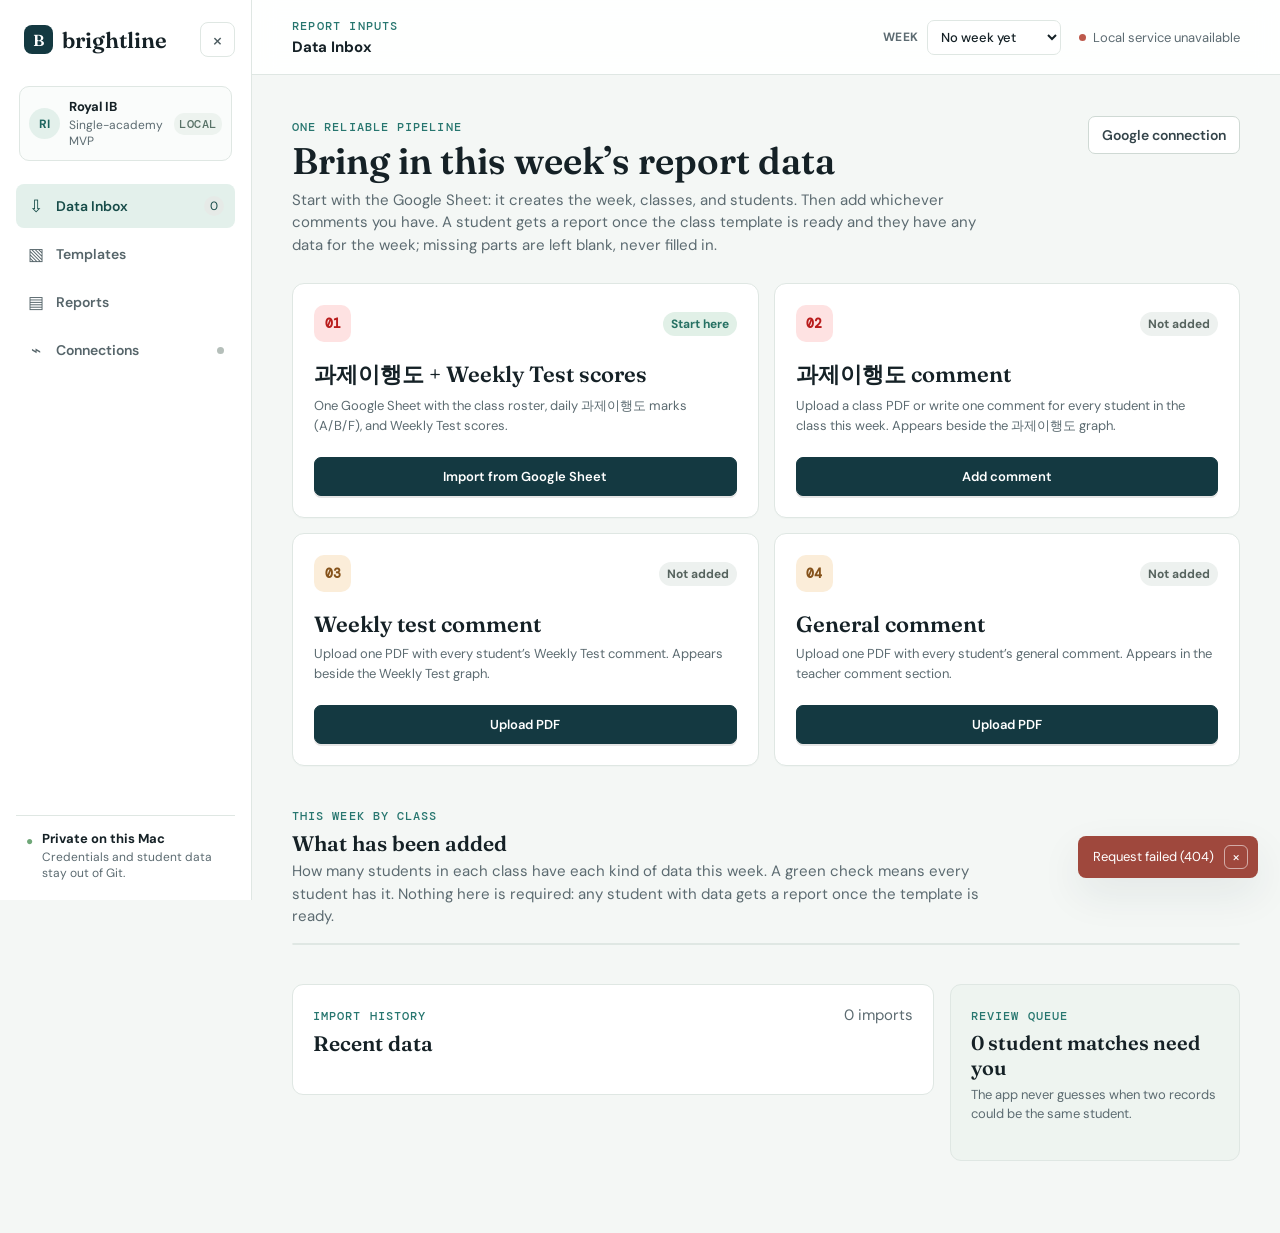
==== commit 081c4aad: "Add multi-week sheet import, cumulative reports and usability fixes - Import multiple weeks from one" ====
--- a/frontend/index.html
+++ b/frontend/index.html
@@ -35,7 +35,6 @@
         </nav>
 
         <div class="sidebar-bottom">
-          <button class="text-button" id="reset-data"><span>↻</span><b>Clear local data</b></button>
           <div class="privacy-note"><span>●</span><div><strong>Private on this Mac</strong><small>Credentials and student data stay out of Git.</small></div></div>
         </div>
       </aside>
@@ -45,36 +44,36 @@
           <button class="icon-button sidebar-open" id="sidebar-open" aria-label="Show sidebar">☰</button>
           <div class="crumb"><span id="page-kicker">REPORT INPUTS</span><strong id="page-title">Data Inbox</strong></div>
           <div class="top-actions">
-            <label class="period-selector">Reporting period<select id="global-period-select" aria-label="Active reporting period"><option value="">No period yet</option></select></label>
+            <label class="period-selector">Week<select id="global-period-select" aria-label="Active week"><option value="">No week yet</option></select></label>
             <span class="server-status"><i></i> Local service connected</span>
           </div>
         </header>
 
         <section class="page active" id="inbox">
           <div class="page-intro">
-            <div><span class="eyebrow">ONE RELIABLE PIPELINE</span><h1>Bring in this week’s report data</h1><p>Complete 1 and 2, then provide 3 or 4—or both. Each report needs homework + test scores, a 과제이행도 comment, and at least one weekly test or general comment.</p></div>
-            <button class="secondary-button" data-go="connections">Manage API connections</button>
+            <div><span class="eyebrow">ONE RELIABLE PIPELINE</span><h1>Bring in this week’s report data</h1><p>Start with the Google Sheet: it creates the week, classes, and students. Then add whichever comments you have. A student gets a report once the class template is ready and they have any data for the week; missing parts are left blank, never filled in.</p></div>
+            <button class="secondary-button" data-go="connections">Google connection</button>
           </div>
 
           <div class="source-grid" id="data-source-grid">
             <article class="source-card">
               <div class="source-card-head"><span class="source-icon assignment required">01</span><span class="status-pill" id="assignment-source-status">Start here</span></div>
-              <h2>Homework + test scores</h2><p>One Google Sheet for the class roster, homework marks, and weekly test scores.</p>
-              <div class="source-actions"><button class="primary-button" type="button" data-upload-kind="assignment">Upload</button></div>
+              <h2>과제이행도 + Weekly Test scores</h2><p>One Google Sheet with the class roster, daily 과제이행도 marks (A/B/F), and Weekly Test scores.</p>
+              <div class="source-actions"><button class="primary-button" type="button" data-upload-kind="assignment">Import from Google Sheet</button></div>
             </article>
             <article class="source-card">
-              <div class="source-card-head"><span class="source-icon comments required">02</span><span class="status-pill neutral" id="homework_comment-source-status">Required</span></div>
-              <h2>과제이행도 comment</h2><p>Required. Upload a class PDF or write one comment for every student in the selected class and week. Appears beside the homework graph.</p>
+              <div class="source-card-head"><span class="source-icon comments required">02</span><span class="status-pill neutral" id="homework_comment-source-status">Not added</span></div>
+              <h2>과제이행도 comment</h2><p>Upload a class PDF or write one comment for every student in the class this week. Appears beside the 과제이행도 graph.</p>
               <div class="source-actions"><button class="primary-button" type="button" data-upload-kind="homework_comment">Add comment</button></div>
             </article>
             <article class="source-card">
-              <div class="source-card-head"><span class="source-icon comments">03</span><span class="status-pill neutral" id="weekly_test_comment-source-status">Choose 3 or 4, or both</span></div>
-              <h2>Weekly test comment</h2><p>Upload one PDF with every student’s weekly test comment. Provide this, general comments, or both.</p>
+              <div class="source-card-head"><span class="source-icon comments">03</span><span class="status-pill neutral" id="weekly_test_comment-source-status">Not added</span></div>
+              <h2>Weekly test comment</h2><p>Upload one PDF with every student’s Weekly Test comment. Appears beside the Weekly Test graph.</p>
               <div class="source-actions"><button class="primary-button" type="button" data-upload-kind="weekly_test_comment">Upload PDF</button></div>
             </article>
             <article class="source-card">
-              <div class="source-card-head"><span class="source-icon comments">04</span><span class="status-pill neutral" id="general_comment-source-status">Choose 3 or 4, or both</span></div>
-              <h2>General comment</h2><p>Upload one PDF with every student’s general comment. Provide this, weekly test comments, or both.</p>
+              <div class="source-card-head"><span class="source-icon comments">04</span><span class="status-pill neutral" id="general_comment-source-status">Not added</span></div>
+              <h2>General comment</h2><p>Upload one PDF with every student’s general comment. Appears in the teacher comment section.</p>
               <div class="source-actions"><button class="primary-button" type="button" data-upload-kind="general_comment">Upload PDF</button></div>
             </article>
           </div>
@@ -82,7 +81,7 @@
           <input type="file" id="comments-file-input" accept=".pdf,application/pdf" data-upload-file-kind="comments" hidden />
 
           <section class="section-block">
-            <div class="section-heading"><div><span class="eyebrow">READINESS BY CLASS</span><h2>Required inputs</h2><p>Green checks mean every imported student in that class has the required data. Students with complete inputs can generate reports while others remain incomplete.</p></div></div>
+            <div class="section-heading"><div><span class="eyebrow">THIS WEEK BY CLASS</span><h2>What has been added</h2><p>How many students in each class have each kind of data this week. A green check means every student has it. Nothing here is required: any student with data gets a report once the template is ready.</p></div></div>
             <div class="readiness-table" id="data-readiness"></div>
           </section>
 
@@ -100,7 +99,7 @@
 
         <section class="page" id="templates">
           <div class="page-intro">
-            <div><span class="eyebrow">COMPANY PDF TEMPLATES</span><h1>Map each company’s report layout</h1><p>Upload a clean PDF template, confirm where Brightline should place identity fields, graphs, and comments, then reuse that mapping for every student.</p></div>
+            <div><span class="eyebrow">CLASS REPORT TEMPLATES</span><h1>Set up each class’s report layout</h1><p>Upload a clean PDF template, confirm where Brightline should place identity fields, graphs, and comments, then reuse that mapping for every student.</p></div>
           </div>
 
           <input type="file" id="company-template-input" accept=".pdf,application/pdf" hidden />
@@ -115,14 +114,14 @@
 
         <section class="page" id="reports">
           <div class="page-intro">
-            <div><span class="eyebrow">GENERATE AND EXPORT</span><h1>Student reports by class</h1><p>Brightline places the matched student data, performance graphs, and teacher comments into the published company PDF template.</p></div>
+            <div><span class="eyebrow">GENERATE AND EXPORT</span><h1>Student reports by class</h1><p>Brightline places each student’s scores, graphs, and teacher comments into the class’s published template.</p></div>
             <button class="primary-button disabled" id="download-all" type="button">Download all ready ZIP</button>
           </div>
 
           <div class="report-control panel">
             <div class="report-selectors">
               <label>Class<select id="report-class-select"><option value="">Choose a class</option></select></label>
-              <label>Reporting period<select id="report-period-select"><option value="">Choose a period</option></select></label>
+              <label>Week<select id="report-period-select"><option value="">Choose a week</option></select></label>
             </div>
             <div class="report-checklist" id="report-checklist"></div>
             <div class="report-actions"><button class="secondary-button disabled" id="preview-report" type="button">Preview first ready student</button><button class="primary-button disabled" id="download-class-zip" type="button">Download class ZIP</button></div>
@@ -132,7 +131,7 @@
 
           <section class="section-block">
             <div class="section-heading"><div><span class="eyebrow">REPORT HISTORY</span><h2>Previously generated PDFs</h2><p>Every completed generation keeps a local PDF record and revision number.</p></div><span class="muted" id="report-history-count">0 reports</span></div>
-            <div class="table-card"><table><thead><tr><th>Student</th><th>Class</th><th>Period</th><th>Revision</th><th>Generated</th><th></th></tr></thead><tbody id="report-history-table"></tbody></table></div>
+            <div class="table-card"><table><thead><tr><th>Student</th><th>Class</th><th>Week</th><th>Revision</th><th>Generated</th><th></th></tr></thead><tbody id="report-history-table"></tbody></table></div>
           </section>
         </section>
 
@@ -148,6 +147,11 @@
             <span class="eyebrow">SETUP CHECKLIST</span><h2>What you need from Google Cloud</h2>
             <ol><li>Configure the Google OAuth consent screen and add your account as a test user.</li><li>Create a Web application OAuth client with redirect URI <code>http://127.0.0.1:8000/api/google/oauth/callback</code>.</li><li>Save its JSON as <code>data/google-oauth-client.json</code> in your local Brightline folder. This private setup is remembered across restarts and excluded from Git. See the README for the one-time setup command.</li><li>Enable Google Sheets API, Google Docs API, and Google Drive API.</li><li>Click Connect Google account. Brightline creates a private <code>Brightline Reports</code> folder in My Drive.</li></ol>
           </section>
+
+          <section class="danger-zone section-block">
+            <div><span class="eyebrow">LOCAL DATA</span><h2>Clear local data</h2><p>Permanently removes imported students, weeks, sample reports, and report history from this Mac. Google credentials and files already in Google Drive are kept. This cannot be undone.</p></div>
+            <button class="secondary-button danger-button" id="reset-data" type="button">Clear local data…</button>
+          </section>
         </section>
       </main>
     </div>
--- a/frontend/styles.css
+++ b/frontend/styles.css
@@ -1,6 +1,6 @@
 :root {
   --ink: #152126;
-  --muted: #65747a;
+  --muted: #5c6b71;
   --line: #dfe7e3;
   --paper: #ffffff;
   --canvas: #f4f7f5;
@@ -22,7 +22,7 @@
   background: var(--canvas);
   color: var(--ink);
   font-family: "DM Sans", Arial, sans-serif;
-  font-size: 14px;
+  font-size: 15px;
 }
 html.modal-open { overflow: hidden; overscroll-behavior: none; }
 body.modal-open {
@@ -41,7 +41,7 @@
 .generation-busy #download-class-zip,
 .generation-busy #download-all { pointer-events: none; opacity: 0.55; }
 button:focus-visible, a:focus-visible, input:focus-visible, select:focus-visible, textarea:focus-visible {
-  outline: 3px solid rgba(39, 118, 111, 0.25);
+  outline: 2px solid #1f6f68;
   outline-offset: 2px;
 }
 code {
@@ -133,8 +133,8 @@
   background: #fafcfb;
 }
 .academy-switcher strong, .academy-switcher small { display: block; }
-.academy-switcher strong { font-size: 12px; }
-.academy-switcher small { margin-top: 2px; color: var(--muted); font-size: 9px; }
+.academy-switcher strong { font-size: 13px; }
+.academy-switcher small { margin-top: 2px; color: var(--muted); font-size: 12px; }
 .academy-avatar {
   display: grid;
   width: 31px;
@@ -144,7 +144,7 @@
   border-radius: 50%;
   background: var(--teal-soft);
   color: #1d655f;
-  font-size: 10px;
+  font-size: 12px;
   font-weight: 700;
 }
 .local-badge {
@@ -152,7 +152,7 @@
   border-radius: 10px;
   background: #edf3ef;
   color: #587267;
-  font: 500 8px "DM Mono", monospace;
+  font: 500 12px "DM Mono", monospace;
   letter-spacing: 0.05em;
   padding: 3px 5px;
 }
@@ -169,13 +169,13 @@
 .main-nav a:hover { background: #f1f5f2; }
 .main-nav a.active { background: var(--teal-soft); color: #174c49; }
 .main-nav a > span { width: 17px; font-size: 17px; text-align: center; }
-.main-nav a > b { font-size: 13px; font-weight: 600; }
+.main-nav a > b { font-size: 14px; font-weight: 600; }
 .main-nav a > i {
   margin-left: auto;
   padding: 2px 6px;
   border-radius: 10px;
   background: #e6eae7;
-  font-size: 10px;
+  font-size: 12px;
   font-style: normal;
 }
 .main-nav .connection-dot { width: 7px; height: 7px; padding: 0; background: #b5bfba; }
@@ -194,7 +194,7 @@
   cursor: pointer;
   text-align: left;
 }
-.text-button b { font-size: 12px; font-weight: 500; }
+.text-button b { font-size: 13px; font-weight: 500; }
 .privacy-note {
   display: flex;
   align-items: flex-start;
@@ -203,10 +203,10 @@
   padding: 14px 10px 3px;
   border-top: 1px solid var(--line);
 }
-.privacy-note > span { margin-top: 3px; color: #6fa778; font-size: 9px; }
+.privacy-note > span { margin-top: 3px; color: #6fa778; font-size: 12px; }
 .privacy-note strong, .privacy-note small { display: block; }
-.privacy-note strong { font-size: 11px; }
-.privacy-note small { margin-top: 2px; color: var(--muted); font-size: 9px; line-height: 1.35; }
+.privacy-note strong { font-size: 13px; }
+.privacy-note small { margin-top: 2px; color: var(--muted); font-size: 12px; line-height: 1.35; }
 
 .workspace {
   width: calc(100% - 252px);
@@ -230,22 +230,23 @@
   background: rgba(255, 255, 255, 0.91);
   backdrop-filter: blur(11px);
 }
-.crumb { margin-right: auto; }
+.crumb { margin-right: auto; white-space: nowrap; }
 .crumb span {
   display: block;
   margin-bottom: 3px;
   color: var(--teal);
-  font: 500 9px "DM Mono", monospace;
+  font: 500 12px "DM Mono", monospace;
   letter-spacing: 0.1em;
 }
-.crumb strong { font-size: 14px; }
+.crumb strong { font-size: 15px; }
 .top-actions { display: flex; align-items: center; gap: 18px; }
 .period-selector {
+  white-space: nowrap;
   display: flex;
   align-items: center;
   gap: 8px;
   color: var(--muted);
-  font-size: 9px;
+  font-size: 12px;
   font-weight: 700;
   letter-spacing: 0.05em;
   text-transform: uppercase;
@@ -257,10 +258,10 @@
   border-radius: 7px;
   background: #fff;
   color: var(--ink);
-  font: 500 11px "DM Sans", sans-serif;
+  font: 500 13px "DM Sans", sans-serif;
   text-transform: none;
 }
-.server-status { display: flex; align-items: center; gap: 7px; color: var(--muted); font-size: 11px; }
+.server-status { white-space: nowrap; display: flex; align-items: center; gap: 7px; color: var(--muted); font-size: 13px; }
 .server-status i { width: 7px; height: 7px; border-radius: 50%; background: #78a875; }
 .server-status.error i { background: var(--red); }
 
@@ -282,7 +283,7 @@
 .page-intro p, .section-heading p { max-width: 710px; margin: 0; color: var(--muted); line-height: 1.5; }
 .eyebrow {
   color: var(--teal);
-  font: 500 10px "DM Mono", monospace;
+  font: 500 12px "DM Mono", monospace;
   letter-spacing: 0.09em;
   text-transform: uppercase;
 }
@@ -296,7 +297,7 @@
   justify-content: center;
   border-radius: 7px;
   cursor: pointer;
-  font: 600 13px "DM Sans", sans-serif;
+  font: 600 14px "DM Sans", sans-serif;
   text-decoration: none;
   white-space: nowrap;
 }
@@ -304,7 +305,7 @@
 .primary-button:hover { background: #23545b; }
 .secondary-button { padding: 9px 13px; border: 1px solid #cfd9d4; background: #fff; color: #34444a; }
 .secondary-button:hover { background: #f5f8f6; }
-.link-button { padding: 0; border: 0; background: transparent; color: #17635e; cursor: pointer; font: 600 12px "DM Sans", sans-serif; }
+.link-button { padding: 0; border: 0; background: transparent; color: #17635e; cursor: pointer; font: 600 13px "DM Sans", sans-serif; }
 .disabled { cursor: not-allowed !important; opacity: 0.44; pointer-events: none; }
 .button-row, .source-actions, .report-actions { display: flex; align-items: center; gap: 9px; }
 
@@ -319,15 +320,15 @@
 }
 .source-card:hover { border-color: #c9d9d2; box-shadow: var(--shadow); }
 .source-card-head { display: flex; align-items: center; justify-content: space-between; }
-.source-icon { display: grid; width: 37px; height: 37px; place-items: center; border-radius: 10px; font: 600 11px "DM Mono", monospace; }
+.source-icon { display: grid; width: 37px; height: 37px; place-items: center; border-radius: 10px; font: 600 13px "DM Mono", monospace; }
 .source-icon.assignment { background: #e0efe8; color: #236c61; }
 .source-icon.test { background: #e9edfb; color: #4b62b3; }
-.source-icon.comments { background: #fbedd9; color: #a46924; }
+.source-icon.comments { background: #fbedd9; color: #85521a; }
 .source-icon.required { background: #fee2e2; color: #b91c1c; }
 .source-card h2 { margin: 18px 0 6px; font: 600 22px Fraunces, serif; }
-.source-card p { min-height: 43px; margin: 0 0 18px; color: var(--muted); font-size: 12px; line-height: 1.48; }
+.source-card p { min-height: 43px; margin: 0 0 18px; color: var(--muted); font-size: 13px; line-height: 1.48; }
 .source-actions { flex-wrap: wrap; }
-.source-actions .primary-button, .source-actions .secondary-button { flex: 1 1 135px; padding-inline: 10px; font-size: 11px; }
+.source-actions .primary-button, .source-actions .secondary-button { flex: 1 1 135px; padding-inline: 10px; font-size: 13px; }
 
 .status-pill {
   display: inline-flex;
@@ -335,12 +336,12 @@
   border-radius: 12px;
   background: #e1f0e7;
   color: #267163;
-  font-size: 10px;
+  font-size: 12px;
   font-weight: 700;
   white-space: nowrap;
 }
-.status-pill.neutral { background: #edf1ef; color: #67746f; }
-.status-pill.warn { background: #fff0da; color: #9e621f; }
+.status-pill.neutral { background: #edf1ef; color: #56635e; }
+.status-pill.warn { background: #fff0da; color: #875218; }
 .status-pill.error { background: #fae7e3; color: #a9483a; }
 
 .readiness-table { overflow: hidden; border: 1px solid var(--line); border-radius: 11px; background: #fff; }
@@ -353,12 +354,12 @@
   border-bottom: 1px solid var(--line);
 }
 .readiness-row:last-child { border-bottom: 0; }
-.readiness-row.header { background: #f8faf9; color: var(--muted); font: 500 9px "DM Mono", monospace; letter-spacing: 0.06em; text-transform: uppercase; }
+.readiness-row.header { background: #f8faf9; color: var(--muted); font: 500 12px "DM Mono", monospace; letter-spacing: 0.06em; text-transform: uppercase; }
 .class-cell strong, .class-cell small { display: block; }
-.class-cell strong { font-size: 13px; }
-.class-cell small { margin-top: 3px; color: var(--muted); font-size: 10px; }
-.check-cell { display: flex; align-items: center; gap: 7px; color: var(--muted); font-size: 11px; }
-.check-mark { display: grid; width: 21px; height: 21px; place-items: center; border-radius: 50%; background: #eef1ef; color: #809089; font-size: 11px; }
+.class-cell strong { font-size: 14px; }
+.class-cell small { margin-top: 3px; color: var(--muted); font-size: 12px; }
+.check-cell { display: flex; align-items: center; gap: 7px; color: var(--muted); font-size: 13px; }
+.check-mark { display: grid; width: 21px; height: 21px; place-items: center; border-radius: 50%; background: #eef1ef; color: #5d6b65; font-size: 13px; }
 .check-cell.done { color: #276a5f; }
 .check-cell.done .check-mark { background: #dff0e6; color: #267163; }
 
@@ -371,16 +372,16 @@
 .panel { padding: 20px; }
 .review-queue { padding: 20px; background: #eef4f0; }
 .review-queue h2 { margin: 5px 0 6px; font: 600 20px Fraunces, serif; }
-.review-queue > p { margin: 0 0 16px; color: var(--muted); font-size: 11px; line-height: 1.45; }
+.review-queue > p { margin: 0 0 16px; color: var(--muted); font-size: 13px; line-height: 1.45; }
 .file-list { margin-top: 14px; }
 .file-row { display: flex; align-items: center; gap: 12px; padding: 13px 1px; border-top: 1px solid var(--line); }
-.file-icon { display: grid; width: 39px; height: 39px; flex: 0 0 auto; place-items: center; border-radius: 8px; background: #edf2ef; color: #53645f; font: 600 9px "DM Mono", monospace; }
+.file-icon { display: grid; width: 39px; height: 39px; flex: 0 0 auto; place-items: center; border-radius: 8px; background: #edf2ef; color: #53645f; font: 600 12px "DM Mono", monospace; }
 .file-info { min-width: 0; flex: 1; }
 .file-info strong, .file-info small { display: block; overflow: hidden; text-overflow: ellipsis; white-space: nowrap; }
-.file-info strong { font-size: 12px; }
-.file-info small { margin-top: 3px; color: var(--muted); font-size: 10px; }
+.file-info strong { font-size: 13px; }
+.file-info small { margin-top: 3px; color: var(--muted); font-size: 12px; }
 .file-meta { text-align: right; }
-.file-meta time { display: block; margin-top: 5px; color: var(--muted); font-size: 9px; }
+.file-meta time { display: block; margin-top: 5px; color: var(--muted); font-size: 12px; }
 .issue-list { display: grid; gap: 7px; }
 .issue-item {
   display: grid;
@@ -394,13 +395,13 @@
   cursor: pointer;
   text-align: left;
 }
-.issue-item strong { font-size: 12px; }
-.issue-item span { color: var(--muted); font-size: 9px; }
-.issue-item b { margin-top: 3px; color: var(--teal); font-size: 10px; }
+.issue-item strong { font-size: 13px; }
+.issue-item span { color: var(--muted); font-size: 12px; }
+.issue-item b { margin-top: 3px; color: var(--teal); font-size: 12px; }
 .review-empty { padding: 22px 8px; color: #587067; text-align: center; }
 .review-empty > span { display: grid; width: 32px; height: 32px; margin: 0 auto 8px; place-items: center; border-radius: 50%; background: #dcece2; }
-.review-empty strong { display: block; font-size: 12px; }
-.review-empty p { margin: 4px 0 0; font-size: 10px; }
+.review-empty strong { display: block; font-size: 13px; }
+.review-empty p { margin: 4px 0 0; font-size: 12px; }
 
 .placeholder-guide {
   display: flex;
@@ -414,16 +415,16 @@
   background: #eaf3ee;
 }
 .placeholder-guide > div { display: flex; align-items: center; gap: 13px; }
-.guide-mark { display: grid; width: 43px; height: 43px; flex: 0 0 auto; place-items: center; border-radius: 9px; background: #fff; color: var(--teal); font: 600 12px "DM Mono", monospace; }
-.placeholder-guide strong { display: block; font-size: 12px; }
-.placeholder-guide p { margin: 4px 0 0; color: var(--muted); font-size: 11px; }
+.guide-mark { display: grid; width: 43px; height: 43px; flex: 0 0 auto; place-items: center; border-radius: 9px; background: #fff; color: var(--teal); font: 600 13px "DM Mono", monospace; }
+.placeholder-guide strong { display: block; font-size: 13px; }
+.placeholder-guide p { margin: 4px 0 0; color: var(--muted); font-size: 13px; }
 .table-card { overflow-x: auto; border: 1px solid var(--line); border-radius: 11px; background: #fff; }
 table { width: 100%; border-collapse: collapse; }
-th { padding: 12px 14px; border-bottom: 1px solid var(--line); background: #f8faf9; color: #718079; font: 500 9px "DM Mono", monospace; letter-spacing: 0.05em; text-align: left; text-transform: uppercase; }
-td { padding: 14px; border-bottom: 1px solid var(--line); color: #405057; font-size: 11px; vertical-align: middle; }
+th { padding: 12px 14px; border-bottom: 1px solid var(--line); background: #f8faf9; color: #56655f; font: 500 12px "DM Mono", monospace; letter-spacing: 0.05em; text-align: left; text-transform: uppercase; }
+td { padding: 14px; border-bottom: 1px solid var(--line); color: #405057; font-size: 13px; vertical-align: middle; }
 tbody tr:last-child td { border-bottom: 0; }
 td strong, td small { display: block; }
-td small { margin-top: 3px; color: var(--muted); font-size: 9px; }
+td small { margin-top: 3px; color: var(--muted); font-size: 12px; }
 .table-actions { display: flex; flex-wrap: wrap; justify-content: flex-end; gap: 6px; }
 .table-action {
   padding: 6px 8px;
@@ -432,25 +433,25 @@
   background: #fff;
   color: #35565a;
   cursor: pointer;
-  font-size: 10px;
+  font-size: 12px;
   font-weight: 600;
   text-decoration: none;
 }
 .table-action:hover { background: #f1f6f3; }
 .templates-table th:first-child,
 .templates-table td:first-child { width: 25%; }
-.template-class-cell strong { font-size: 12px; }
+.template-class-cell strong { font-size: 13px; }
 .template-sample-layout { display: flex; align-items: center; justify-content: space-between; gap: 18px; }
 .template-output-stack { display: grid; gap: 12px; }
 .template-example-layout { padding-top: 12px; border-top: 1px solid var(--line); }
 .template-sample-summary { min-width: 0; }
 .template-sample-actions { display: flex; flex: 0 0 auto; flex-wrap: wrap; justify-content: flex-end; gap: 6px; }
 .placeholder-list { display: flex; max-width: 260px; flex-wrap: wrap; gap: 4px; }
-.placeholder-chip { padding: 3px 5px; border-radius: 5px; background: #eff3f1; color: #596a63; font: 500 8px "DM Mono", monospace; }
+.placeholder-chip { padding: 3px 5px; border-radius: 5px; background: #eff3f1; color: #596a63; font: 500 12px "DM Mono", monospace; }
 
 .report-control { display: grid; grid-template-columns: 1fr 1.5fr auto; align-items: end; gap: 20px; padding: 20px; }
 .report-selectors { display: grid; grid-template-columns: 1fr 1fr; gap: 10px; }
-label { display: grid; gap: 6px; color: #506067; font-size: 10px; font-weight: 700; }
+label { display: grid; gap: 6px; color: #506067; font-size: 12px; font-weight: 700; }
 input, select, textarea {
   width: 100%;
   padding: 10px 11px;
@@ -463,24 +464,26 @@
 .report-checklist { display: grid; grid-template-columns: repeat(5, minmax(90px, 1fr)); gap: 7px; }
 .check-card { padding: 10px; border: 1px solid var(--line); border-radius: 8px; background: #f8faf9; }
 .check-card span, .check-card b { display: block; }
-.check-card span { color: #819089; font-size: 14px; }
-.check-card b { margin-top: 4px; font-size: 9px; }
+.check-card span { color: #5d6b65; font-size: 15px; }
+.check-card b { margin-top: 4px; font-size: 12px; }
 .check-card.done { border-color: #cce0d4; background: #eaf4ee; color: #276a5f; }
+.check-card.done span { color: #276a5f; }
 .reports-by-class { display: grid; gap: 17px; }
 .report-class-section { overflow: hidden; border: 1px solid var(--line); border-radius: 11px; background: #fff; }
 .report-class-section > header { display: flex; align-items: center; justify-content: space-between; gap: 14px; padding: 17px 19px; border-bottom: 1px solid var(--line); background: #fafcfb; }
 .report-class-section h2 { margin: 4px 0; font: 600 20px Fraunces, serif; }
-.report-class-section header p { margin: 0; color: var(--muted); font-size: 10px; }
-.report-student-row { display: grid; grid-template-columns: minmax(165px, 1.2fr) minmax(180px, 1fr) 95px auto; align-items: center; gap: 14px; padding: 13px 18px; border-bottom: 1px solid var(--line); }
+.report-class-section header p { margin: 0; color: var(--muted); font-size: 12px; }
+.report-student-row { display: grid; grid-template-columns: minmax(165px, 1.2fr) minmax(150px, 0.8fr) minmax(0, 1.1fr) auto; align-items: center; gap: 14px; padding: 13px 18px; border-bottom: 1px solid var(--line); }
 .report-student-row:last-child { border-bottom: 0; }
+.report-student-row > .status-pill { justify-self: start; border-radius: 10px; line-height: 1.35; white-space: normal; }
 .student-name { display: flex; align-items: center; gap: 9px; }
-.student-avatar { display: grid; width: 31px; height: 31px; flex: 0 0 auto; place-items: center; border-radius: 50%; background: #e5efea; color: #27675e; font-size: 9px; font-weight: 700; }
+.student-avatar { display: grid; width: 31px; height: 31px; flex: 0 0 auto; place-items: center; border-radius: 50%; background: #e5efea; color: #27675e; font-size: 12px; font-weight: 700; }
 .student-name strong, .student-name small { display: block; }
-.student-name strong { font-size: 11px; }
-.student-name small { margin-top: 2px; color: var(--muted); font-size: 9px; }
+.student-name strong { font-size: 13px; }
+.student-name small { margin-top: 2px; color: var(--muted); font-size: 12px; }
 .report-data { display: flex; gap: 16px; }
-.report-data span { color: var(--muted); font-size: 9px; }
-.report-data b { display: block; margin-top: 2px; color: var(--ink); font-size: 11px; }
+.report-data span { color: var(--muted); font-size: 12px; }
+.report-data b { display: block; margin-top: 2px; color: var(--ink); font-size: 13px; }
 .row-actions { display: flex; justify-content: flex-end; gap: 6px; }
 
 .security-banner {
@@ -494,27 +497,33 @@
   background: #eaf3ee;
 }
 .security-banner > span { display: grid; width: 34px; height: 34px; flex: 0 0 auto; place-items: center; border-radius: 50%; background: #fff; color: var(--teal); font-size: 18px; }
-.security-banner strong { display: block; font-size: 12px; }
-.security-banner p { margin: 4px 0 0; color: var(--muted); font-size: 11px; line-height: 1.45; }
+.security-banner strong { display: block; font-size: 13px; }
+.security-banner p { margin: 4px 0 0; color: var(--muted); font-size: 13px; line-height: 1.45; }
 .connections-grid { display: grid; grid-template-columns: repeat(3, minmax(0, 1fr)); gap: 15px; }
 .connection-card { display: flex; min-height: 265px; flex-direction: column; padding: 21px; border: 1px solid var(--line); border-radius: 11px; background: #fff; }
 .connection-card-head { display: flex; align-items: center; justify-content: space-between; }
-.connection-logo { display: grid; width: 39px; height: 39px; place-items: center; border-radius: 10px; background: #edf2ef; color: #365d5a; font: 600 11px "DM Mono", monospace; }
+.connection-logo { display: grid; width: 39px; height: 39px; place-items: center; border-radius: 10px; background: #edf2ef; color: #365d5a; font: 600 13px "DM Mono", monospace; }
 .connection-card h2 { margin: 17px 0 5px; font: 600 21px Fraunces, serif; }
-.connection-card > p { margin: 0; color: var(--muted); font-size: 11px; line-height: 1.48; }
+.connection-card > p { margin: 0; color: var(--muted); font-size: 13px; line-height: 1.48; }
 .connection-meta { display: grid; gap: 6px; margin: 15px 0; padding: 11px; border-radius: 8px; background: #f6f8f7; }
-.connection-meta span { display: flex; justify-content: space-between; gap: 10px; color: var(--muted); font-size: 9px; }
+.connection-meta span { display: flex; justify-content: space-between; gap: 10px; color: var(--muted); font-size: 12px; }
 .connection-meta b { overflow: hidden; max-width: 70%; color: #42534f; font-weight: 600; text-overflow: ellipsis; white-space: nowrap; }
-.connection-error { margin: 0 0 12px; color: #995044; font-size: 9px; line-height: 1.4; }
+.connection-error { margin: 0 0 12px; color: #995044; font-size: 12px; line-height: 1.4; }
+.routing-table { max-height: 58vh; overflow: auto; }
+.routing-passage-row td { background: #f8faf9; padding-top: 0; }
+.routing-passage-row pre { margin: 0; white-space: pre-wrap; overflow-wrap: anywhere; font: inherit; color: var(--ink); }
+.safety-note.warning { border: 1px solid #d59a2d; background: #fff8e8; }
+.safety-note.sheet-weeks ul { margin: 6px 0 0; padding-left: 18px; }
+.safety-note.sheet-weeks li { margin: 2px 0; }
 .connection-actions { display: flex; flex-wrap: wrap; gap: 7px; margin-top: auto; }
 .connection-help { padding: 22px; }
 .connection-help h2 { margin: 6px 0 12px; font: 600 21px Fraunces, serif; }
-.connection-help ol { display: grid; gap: 8px; margin: 0; padding-left: 20px; color: #52625d; font-size: 11px; line-height: 1.45; }
+.connection-help ol { display: grid; gap: 8px; margin: 0; padding-left: 20px; color: #52625d; font-size: 13px; line-height: 1.45; }
 
 .empty-state { padding: 31px 18px; color: var(--muted); text-align: center; }
 .empty-state > span { display: grid; width: 38px; height: 38px; margin: 0 auto 9px; place-items: center; border-radius: 50%; background: #eef2f0; color: #6e8178; font-size: 17px; }
-.empty-state strong { display: block; color: #44534f; font-size: 12px; }
-.empty-state p { margin: 5px auto 0; max-width: 420px; font-size: 10px; line-height: 1.45; }
+.empty-state strong { display: block; color: #44534f; font-size: 13px; }
+.empty-state p { margin: 5px auto 0; max-width: 420px; font-size: 12px; line-height: 1.45; }
 .empty-state.large { padding: 48px 20px; }
 
 .modal-backdrop {
@@ -560,15 +569,19 @@
 .mapping-region-row > header { display: flex; align-items: center; justify-content: space-between; gap: 12px; margin-bottom: 10px; }
 .mapping-region-row header strong,
 .mapping-region-row header small { display: block; }
-.mapping-region-row header small { margin-top: 2px; color: var(--muted); font-size: 8px; text-transform: uppercase; letter-spacing: 0.08em; }
+.mapping-region-row header small { margin-top: 2px; color: var(--muted); font-size: 12px; text-transform: uppercase; letter-spacing: 0.08em; }
 .mapping-region-row header label { min-width: 92px; }
 .mapping-coordinate-grid { display: grid; grid-template-columns: repeat(4, minmax(0, 1fr)); gap: 8px; }
 .mapping-coordinate-grid label > span,
-.mapping-region-row header label > span { display: block; margin-bottom: 4px; color: var(--muted); font-size: 8px; font-weight: 700; text-transform: uppercase; letter-spacing: 0.05em; }
+.mapping-region-row header label > span { display: block; margin-bottom: 4px; color: var(--muted); font-size: 12px; font-weight: 700; text-transform: uppercase; letter-spacing: 0.05em; }
 .mapping-coordinate-grid input,
 .mapping-coordinate-grid select,
 .mapping-region-row header select { width: 100%; min-width: 0; padding: 8px; }
-.mapping-region-type { grid-column: 1 / -1; align-self: end; padding: 9px; border-radius: 7px; background: #eaf2ef; color: #39635c; font-size: 9px; font-weight: 700; }
+.mapping-region-type { grid-column: 1 / -1; align-self: end; padding: 9px; border-radius: 7px; background: #eaf2ef; color: #39635c; font-size: 12px; font-weight: 700; }
+.mapping-continuation-section { margin-top: 20px; padding-top: 16px; border-top: 1px solid var(--line); }
+.mapping-continuation-section > h3 { margin: 0 0 5px; }
+.mapping-continuation-section > p { margin: 0 0 12px; color: var(--muted); font-size: 12px; line-height: 1.5; }
+.mapping-continuation-row { border-style: dashed; background: #f4f8f6; }
 .upload-modal-header {
   display: grid;
   grid-template-columns: minmax(0, 1fr) auto;
@@ -592,7 +605,7 @@
 }
 .upload-week-control > span {
   color: var(--muted);
-  font: 500 9px "DM Mono", monospace;
+  font: 500 12px "DM Mono", monospace;
   letter-spacing: 0.06em;
   text-transform: uppercase;
 }
@@ -601,7 +614,7 @@
   padding: 5px 25px 5px 7px;
   border: 0;
   background-color: transparent;
-  font-size: 11px;
+  font-size: 13px;
 }
 .upload-add-week, .upload-modal-close, .staged-source-remove {
   display: inline-grid;
@@ -613,7 +626,7 @@
   background: #fff;
   color: #3e5759;
   cursor: pointer;
-  font: 600 11px "DM Sans", sans-serif;
+  font: 600 13px "DM Sans", sans-serif;
 }
 .upload-add-week { padding-inline: 10px; white-space: nowrap; }
 .upload-modal-close { padding: 0; font-size: 18px; line-height: 1; }
@@ -628,7 +641,7 @@
   border-radius: 8px;
   background: #fff8ed;
   color: #7f5a2b;
-  font-size: 10px;
+  font-size: 12px;
   line-height: 1.45;
 }
 .upload-prerequisite-copy > span { flex: 0 0 auto; font-weight: 700; }
@@ -658,11 +671,11 @@
   border-radius: 8px;
   background: #e8f1ed;
   color: var(--teal);
-  font: 600 9px "DM Mono", monospace;
+  font: 600 12px "DM Mono", monospace;
 }
 .upload-source-choice strong, .upload-source-choice small { display: block; }
-.upload-source-choice strong { font-size: 12px; }
-.upload-source-choice small { margin-top: 3px; color: var(--muted); font-size: 9px; line-height: 1.4; }
+.upload-source-choice strong { font-size: 13px; }
+.upload-source-choice small { margin-top: 3px; color: var(--muted); font-size: 12px; line-height: 1.4; }
 .staged-source-list { display: grid; gap: 8px; }
 .staged-source-row {
   display: flex;
@@ -683,13 +696,13 @@
   border-radius: 8px;
   background: #fff;
   color: #526862;
-  font: 600 9px "DM Mono", monospace;
+  font: 600 12px "DM Mono", monospace;
 }
 .staged-source-details { min-width: 0; flex: 1; }
 .staged-source-details strong, .staged-source-details small { display: block; overflow: hidden; text-overflow: ellipsis; white-space: nowrap; }
-.staged-source-details strong { font-size: 12px; }
-.staged-source-details small { margin-top: 3px; color: var(--muted); font-size: 9px; }
-.staged-source-meta { flex: 0 0 auto; color: #557168; font-size: 9px; font-weight: 700; }
+.staged-source-details strong { font-size: 13px; }
+.staged-source-details small { margin-top: 3px; color: var(--muted); font-size: 12px; }
+.staged-source-meta { flex: 0 0 auto; color: #557168; font-size: 12px; font-weight: 700; }
 .staged-source-remove { min-width: 32px; min-height: 32px; border-color: #ead5d1; color: #a04b42; font-size: 15px; }
 .staged-source-remove:hover { background: #fff4f2; }
 .staged-source-empty {
@@ -697,7 +710,7 @@
   border: 1px dashed #cfdad5;
   border-radius: 9px;
   color: var(--muted);
-  font-size: 10px;
+  font-size: 12px;
   text-align: center;
 }
 .upload-confirmation-summary {
@@ -714,9 +727,9 @@
   background: #f5f9f7;
 }
 .upload-confirmation-summary span, .upload-confirmation-summary strong, .upload-confirmation-summary small { display: block; }
-.upload-confirmation-summary span { color: var(--muted); font: 500 8px "DM Mono", monospace; letter-spacing: 0.07em; text-transform: uppercase; }
-.upload-confirmation-summary strong { margin-top: 6px; overflow-wrap: anywhere; color: var(--ink); font-size: 12px; }
-.upload-confirmation-summary small { margin-top: 4px; color: var(--muted); font-size: 9px; }
+.upload-confirmation-summary span { color: var(--muted); font: 500 12px "DM Mono", monospace; letter-spacing: 0.07em; text-transform: uppercase; }
+.upload-confirmation-summary strong { margin-top: 6px; overflow-wrap: anywhere; color: var(--ink); font-size: 13px; }
+.upload-confirmation-summary small { margin-top: 4px; color: var(--muted); font-size: 12px; }
 .upload-modal-footer {
   display: flex;
   align-items: center;
@@ -728,7 +741,7 @@
 }
 .upload-modal-footer .upload-save-button { order: 1; }
 .upload-modal-footer .upload-cancel-button { order: 2; }
-.upload-modal-footer-note { order: 3; margin-left: auto; color: var(--muted); font-size: 9px; text-align: right; }
+.upload-modal-footer-note { order: 3; margin-left: auto; color: var(--muted); font-size: 12px; text-align: right; }
 .upload-add-week:focus-visible, .upload-modal-close:focus-visible, .upload-source-choice:focus-visible, .staged-source-remove:focus-visible {
   outline: 2px solid #2b746b;
   outline-offset: 2px;
@@ -738,9 +751,9 @@
 .mapping-grid label.required > span::after { color: var(--red); content: " *"; }
 .sample-preview { display: grid; min-width: 0; gap: 7px; }
 .sample-preview-header { display: flex; align-items: center; justify-content: space-between; gap: 12px; }
-.sample-preview-header span { color: var(--muted); font: 500 9px "DM Mono", monospace; letter-spacing: 0.05em; text-transform: uppercase; }
-.sample-preview-header strong { color: #405751; font-size: 10px; }
-.sample-preview-hint { color: var(--muted); font-size: 9px; line-height: 1.4; }
+.sample-preview-header span { color: var(--muted); font: 500 12px "DM Mono", monospace; letter-spacing: 0.05em; text-transform: uppercase; }
+.sample-preview-header strong { color: #405751; font-size: 12px; }
+.sample-preview-hint { color: var(--muted); font-size: 12px; line-height: 1.4; }
 .sample-table {
   max-height: min(320px, 38dvh);
   overflow: auto;
@@ -755,34 +768,35 @@
 .sample-table:focus-visible { outline: 2px solid #2b746b; outline-offset: 2px; }
 .sample-table table { width: max-content; min-width: 100%; }
 .sample-table thead th { position: sticky; z-index: 1; top: 0; box-shadow: 0 1px 0 var(--line); }
-.sample-table th, .sample-table td { padding: 7px 9px; font-size: 8px; white-space: nowrap; }
+.sample-table th, .sample-table td { padding: 7px 9px; font-size: 12px; white-space: nowrap; }
 .sample-table::-webkit-scrollbar { width: 10px; height: 10px; }
 .sample-table::-webkit-scrollbar-track { background: #eef3f0; }
 .sample-table::-webkit-scrollbar-thumb { border: 2px solid #eef3f0; border-radius: 999px; background: #9fb4ab; }
 .modal-footer { display: flex; justify-content: flex-end; gap: 8px; margin-top: 7px; }
-.safety-note, .calculation-note, .source-note { padding: 11px 12px; border-radius: 8px; background: #f1f5f2; color: #596a64; font-size: 10px; line-height: 1.45; }
+.safety-note, .calculation-note, .source-note { padding: 11px 12px; border-radius: 8px; background: #f1f5f2; color: #596a64; font-size: 12px; line-height: 1.45; }
 .source-note span, .source-note strong, .source-note small { display: block; }
 .source-note strong { margin-top: 3px; color: var(--ink); }
 .source-note small { margin-top: 2px; }
+.issue-comment { max-height: 180px; overflow-y: auto; margin: 10px 0 0; padding: 11px 12px; border-radius: 8px; background: #f1f5f2; color: var(--ink); font-size: 13px; line-height: 1.5; white-space: pre-wrap; }
 .placeholder-modal-list { display: grid; grid-template-columns: repeat(2, 1fr); gap: 7px; }
 .generation-errors { max-height: 320px; margin: 16px 0 0; padding: 0; overflow: auto; list-style: none; }
 .generation-errors li { padding: 11px 0; border-bottom: 1px solid var(--line); }
-.generation-errors li span { margin-left: 8px; color: var(--muted); font-size: 11px; }
-.generation-errors li p { margin: 5px 0 0; color: #8c3e38; font-size: 12px; }
+.generation-errors li span { margin-left: 8px; color: var(--muted); font-size: 13px; }
+.generation-errors li p { margin: 5px 0 0; color: #8c3e38; font-size: 13px; }
 .placeholder-modal-list code { display: block; padding: 8px; }
 .analysis-summary-grid { display: grid; grid-template-columns: repeat(3, 1fr); gap: 8px; margin: 16px 0; }
 .analysis-summary-grid > div { padding: 12px; border: 1px solid var(--line); border-radius: 8px; background: #f8faf9; }
 .analysis-summary-grid span, .analysis-summary-grid strong { display: block; }
-.analysis-summary-grid span { color: var(--muted); font-size: 9px; }
+.analysis-summary-grid span { color: var(--muted); font-size: 12px; }
 .analysis-summary-grid strong { margin-top: 4px; font: 600 20px Fraunces, serif; }
 .analysis-section { display: grid; gap: 7px; margin: 14px 0; }
-.analysis-section > strong { font-size: 11px; }
+.analysis-section > strong { font-size: 13px; }
 .example-analysis-list { display: grid; gap: 7px; margin: 16px 0; }
 .example-analysis-row { display: grid; grid-template-columns: minmax(140px, 0.8fr) minmax(200px, 1.2fr) auto; align-items: center; gap: 12px; padding: 11px; border: 1px solid var(--line); border-radius: 8px; }
 .example-analysis-row strong, .example-analysis-row small, .example-analysis-row span { display: block; }
-.example-analysis-row strong { font-size: 11px; }
-.example-analysis-row span { font-size: 10px; }
-.example-analysis-row small { margin-top: 3px; color: var(--muted); font-size: 9px; line-height: 1.4; }
+.example-analysis-row strong { font-size: 13px; }
+.example-analysis-row span { font-size: 12px; }
+.example-analysis-row small { margin-top: 3px; color: var(--muted); font-size: 12px; line-height: 1.4; }
 
 .toast {
   position: fixed;
@@ -795,22 +809,54 @@
   background: var(--navy);
   color: #fff;
   box-shadow: var(--shadow);
-  font-size: 11px;
-}
-.toast.error { background: #9f483d; }
-.toast.warning { background: #9b6824; }
+  font-size: 13px;
+}
+.toast.error { display: flex; align-items: flex-start; gap: 10px; background: #9f483d; }
+.toast.warning { background: #8a5a1c; }
+.toast-dismiss {
+  flex: 0 0 auto;
+  width: 24px;
+  height: 24px;
+  margin: -3px -5px -3px 0;
+  border: 1px solid rgba(255, 255, 255, 0.55);
+  border-radius: 6px;
+  background: transparent;
+  color: #fff;
+  cursor: pointer;
+  font-size: 15px;
+  line-height: 1;
+}
+.toast-dismiss:hover { background: rgba(255, 255, 255, 0.16); }
+.toast-dismiss:focus-visible { outline-color: #fff; }
+.danger-zone {
+  display: flex;
+  align-items: center;
+  justify-content: space-between;
+  gap: 20px;
+  padding: 22px;
+  border: 1px solid #ecd3ce;
+  border-radius: 11px;
+  background: #fff;
+}
+.danger-zone h2 { margin: 6px 0 6px; font: 600 21px Fraunces, serif; }
+.danger-zone p { max-width: 640px; margin: 0; color: var(--muted); font-size: 13px; line-height: 1.45; }
+.danger-button { border-color: #dfb5ad; color: #9a3f33; }
+.danger-button:hover { background: #fff4f2; }
 
 @media (max-width: 1120px) {
   .source-grid, .connections-grid { grid-template-columns: 1fr; }
-  .source-card { display: grid; grid-template-columns: auto 1fr auto; align-items: center; gap: 14px; }
+  .source-card { display: grid; grid-template-columns: auto minmax(0, 1fr) auto; align-items: center; gap: 6px 14px; }
   .source-card-head { display: contents; }
-  .source-card h2 { margin: 0 0 4px; }
-  .source-card p { min-height: 0; margin: 0; }
-  .source-card .source-actions { grid-column: 3; grid-row: 1 / span 2; max-width: 290px; }
-  .source-card .status-pill { display: none; }
+  .source-card .source-icon { grid-column: 1; grid-row: 1 / span 2; }
+  .source-card h2 { grid-column: 2; grid-row: 1; margin: 0; }
+  .source-card p { grid-column: 2; grid-row: 2; min-height: 0; margin: 0; }
+  .source-card .status-pill { grid-column: 3; grid-row: 1; justify-self: end; }
+  .source-card .source-actions { grid-column: 3; grid-row: 2; max-width: 290px; }
   .report-control { grid-template-columns: 1fr; align-items: stretch; }
   .report-actions { justify-content: flex-end; }
   .connections-grid .connection-card { min-height: 0; }
+  .report-student-row { grid-template-columns: minmax(0, 1.2fr) minmax(0, 1fr) auto; }
+  .report-student-row > .status-pill { grid-column: 1 / -1; grid-row: 2; }
 }
 
 @media (max-width: 900px) {
@@ -822,6 +868,7 @@
   .page { padding: 32px 20px 62px; }
   .inbox-layout { grid-template-columns: 1fr; }
   .report-student-row { grid-template-columns: 1fr auto; }
+  .report-student-row > .status-pill { grid-column: 1; grid-row: auto; }
   .report-data { grid-column: 1; }
   .row-actions { grid-column: 2; grid-row: 1 / span 2; }
   .readiness-row { grid-template-columns: minmax(160px, 1fr) repeat(4, 110px); min-width: 680px; }
@@ -835,7 +882,7 @@
   .server-status { display: none; }
   .period-selector { width: 100%; justify-content: space-between; }
   .period-selector select { max-width: 66%; }
-  .page-intro, .section-heading, .card-title-row, .placeholder-guide, .report-class-section > header { align-items: stretch; flex-direction: column; }
+  .page-intro, .section-heading, .card-title-row, .placeholder-guide, .danger-zone, .report-class-section > header { align-items: stretch; flex-direction: column; }
   .page-intro > .primary-button, .page-intro > .secondary-button, .page-intro > .button-link { width: 100%; }
   .source-card { display: block; }
   .source-card-head { display: flex; }
